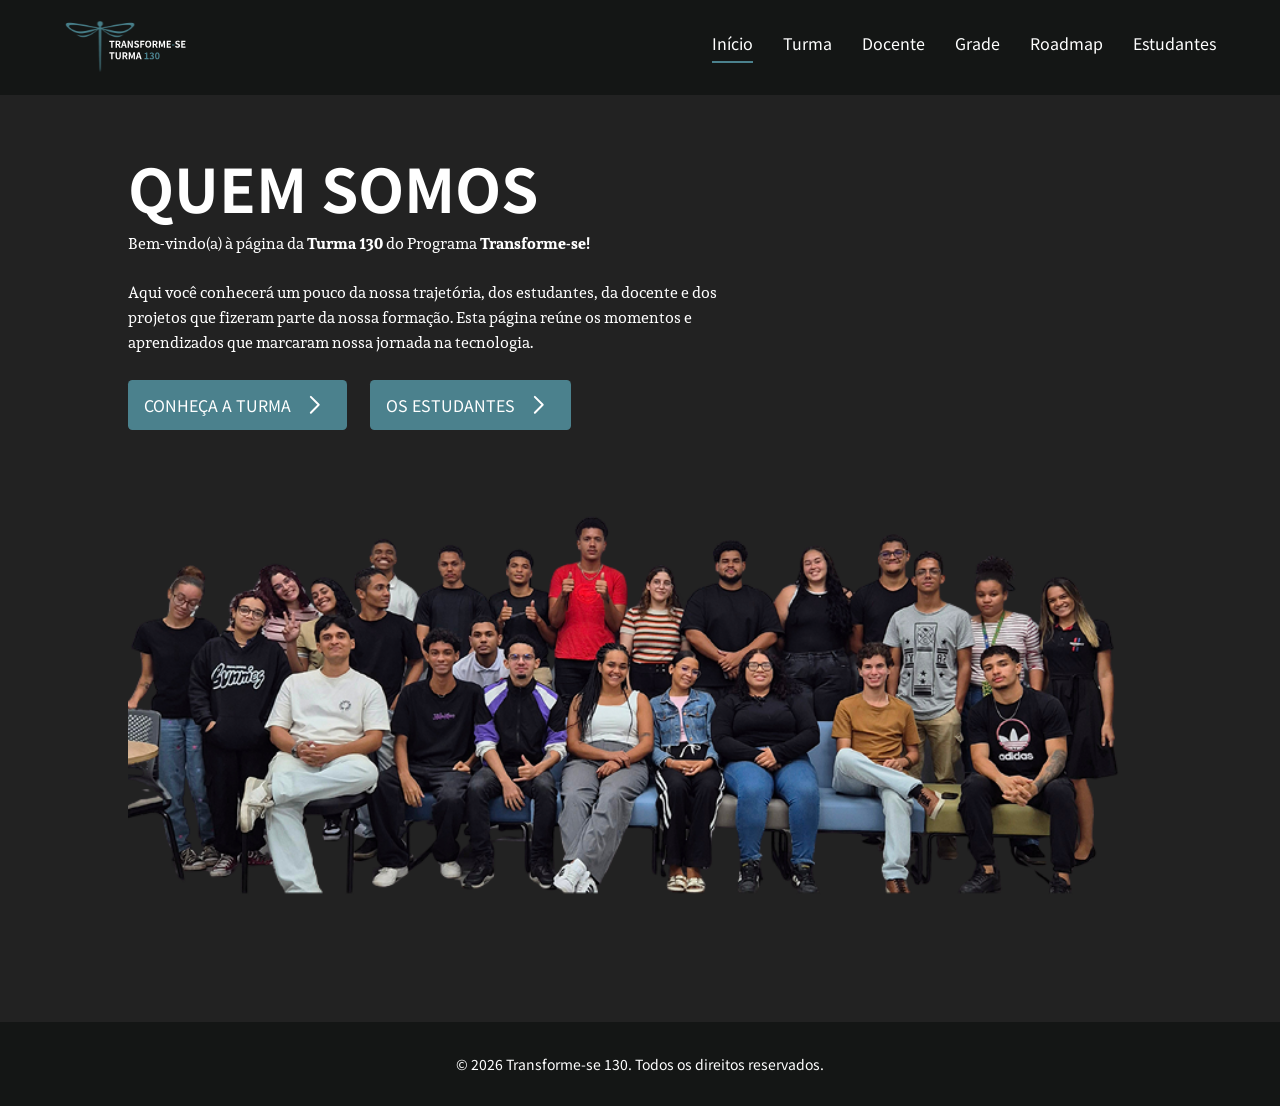
==== pages/index.html @ 628e8573 "Ajustar estilo da seção "Quem Somos" com novas propriedades de layout e botões, além de melhorias na" ====
<!doctype html>
<html lang="Pt-br">

<head>
  <meta charset="UTF-8" />
  <meta name="viewport" content="width=device-width, initial-scale=1.0" />
  <link rel="icon" href="../Assets/Logo.svg" type="image/svg+xml" />
  <link rel="stylesheet" href="../style.css" />
  <link rel="stylesheet" href="https://cdnjs.cloudflare.com/ajax/libs/font-awesome/6.5.1/css/all.min.css" />
  <title>Portfólio - Turma 130</title>
</head>

<body>
  <!-- Navbar do projeto-->
  <header>
    <nav>
      <div class="logo">
        <img id="logo_navbar_img" src="../Assets/Logo_navbar.svg" alt="Logo do Portifólio" />
      </div>
      <ul class="menu">
        <li><a href="index.html" class="active">Início</a></li>
        <li><a href="turma.html">Turma</a></li>
        <li><a href="#docente">Docente</a></li>
        <li><a href="#grade">Grade</a></li>
        <li><a href="#roadmap">Roadmap</a></li>
        <li><a href="#estudantes">Estudantes</a></li>
      </ul>
    </nav>
  </header>

  <!-- Pagina principal-->
  <main>
    <section id="inicio">
      <section id="QuemSomos">
        <div class="quem-somos-container">
          <div class="quem-somos-header">
            <div class="quem-somos-texto">
              <h1>QUEM SOMOS</h1>
              <span class="turma-header-span">
                Bem-vindo(a) à página da <b>Turma 130</b> do Programa
                <b>Transforme-se!</b>

              </span>

              <br>
              </br>
              <p>
                Aqui você conhecerá um pouco da nossa trajetória, dos estudantes, da docente e dos projetos que fizeram
                parte da nossa formação. Esta página reúne os momentos e aprendizados que marcaram nossa jornada na
                tecnologia.
              </p>
              <div class="quem-somos-buttons">
                <a class="btn-a-turma" href="turma.html">CONHEÇA A TURMA<img src="../Assets/arrow_right.svg"
                    alt="Seta para a direita"></a>
                <a class="btn-os-estudantes" href="#estudantes">OS ESTUDANTES<img src="../Assets/arrow_right.svg"
                    alt="Seta para a direita"></a>
              </div>
            </div>

            <img class="quem-somos-imagem" src="../Assets/Quem_Somos_Turma130.png" alt="Foto da turma 130" />
          </div>
        </div>
      </section>
    </section>

    <section id="docente"></section>
    <section id="grade"></section>
    <section id="roadmap"></section>
    <section id="estudantes"></section>
  </main>

  <footer>
    <p>© 2026 Transforme-se 130. Todos os direitos reservados.</p>
  </footer>
</body>

<script src="../script.js"></script>

</html>
---- style.css ----
@import url('https://fonts.googleapis.com/css2?family=Noto+Sans+HK:wght@400;500;700&display=swap');
@import url('https://fonts.googleapis.com/css2?family=Sura:wght@400;700&display=swap');

* {
    margin: 0;
    padding: 0;
    box-sizing: border-box;
    text-decoration: none;
    color: inherit;
}

html {
    scroll-behavior: smooth;
}

body{
  min-height: 100vh;
  display: flex;
  flex-direction: column;
  background-color: #0A0C0B;
  color:white;
  font-family: 'Noto Sans HK', sans-serif;
}

/* NAVBAR */
nav{
  display: flex;
  flex-direction: row;
  position: fixed;
  width: 100%;
  justify-content: space-between;
  align-items: center;
  padding: 1rem 4rem;
  background-color: #141615;
}

#logo_navbar_img {
    width: 135px;
}

ul {
    list-style: none;
}

nav ul {
    display: flex;
    gap: 30px;
    list-style: none;
}

nav a {
    position: relative;
    display: inline-block;
    text-decoration: none;
    color: #FFFFFF;
    padding-bottom: 8px;
    font-size: 16px;
}

/* Barrinha */
nav a::after {
    content: "";
    position: absolute;
    left: 0;
    bottom: 0;

    width: 0;
    height: 2px;

    background-color: #4B818D;

    transition: width 0.2s ease;
}

/* Barrinha do item ativo */
nav a.active::after {
    width: 100%;
}

/* MAIN */

main {
    flex: 1;
    padding-top: 95px; /* ajuste conforme a altura real do seu nav */
}

section {
    scroll-margin-top: 100px; /* mesmo valor acima, evita a nav cobrir o topo da seção */
}

/* QUEM SOMOS - TELA HOME / PRINCIPAL */

.quem-somos-container {
    display: flex;
    flex-direction: column;
    background-color: #222222;
    padding: 1rem 8rem; /* ajuste conforme o padding do resto do site */

}

.quem-somos-header {
    display: flex;
    align-items: flex-start;
    justify-content: space-around;
    flex-wrap: wrap;
    padding-top: 2rem;
}

.btn-a-turma,
.btn-os-estudantes {
    display: inline-flex;
    align-items: center;
    justify-content: center;
    padding: 0 1rem;
    height: 50px;
    min-width: 0;
    background-color: #4B818D;
    color: #FFFFFF;
    text-decoration: none;
    border: none;
    border-radius: 4.43px;
    font-size: 16px;
    white-space: nowrap;
    transition: background-color 0.25s ease, transform 0.2s ease;
}

.btn-a-turma:hover,
.btn-os-estudantes:hover {
    background-color: #6092a1;
    transform: translateY(-1px);
}

.quem-somos-buttons {
    display: flex;
    gap: 23px;
    flex-wrap: nowrap;
    align-items: center;
    margin-top: 25px;
}

.quem-somos-buttons a img {
    padding-left: 8px;
}

.btn-a-turma:active,
.btn-os-estudantes:active {
    transform: translateY(0);
}
.quem-somos-texto{
    flex: 1;
    min-width: 1000px;
}

.quem-somos-texto h1{
    font-size: 60px;
}

.quem-somos-texto span{
    font-family: 'Sura', serif;

}

.quem-somos-texto p{
    font-family: 'Sura', serif;
    max-width: 600px;
}

.quem-somos-imagem{
    flex: 2;
    min-width: 500px;
    border-radius: 12px;
}

.quem-somos-imagem:hover {
    transform: scale(1.02);
    transition: transform 0.3s ease-in-out;
}

/* TURMA */

.turma {
    display: flex;
    flex-direction: column;
    gap: 2rem;
    padding: 1rem 5rem; /* ajuste conforme o padding do resto do site */
}

.turma-topo {
    display: flex;
    align-items: center;
    justify-content: space-around;
    gap: 2rem;
    flex-wrap: wrap;
}

.turma-header{
    flex: 1;
    min-height: 280px;
}

.turma-header h1{
    font-size: 2.5rem;
    line-height: 1.5;
    letter-spacing: 2px;
}

.turma-header p{
    font-size: 1.2rem;
    line-height: 1.5;
    margin-bottom: 2rem;
    width: 80%;
    margin-left: 0.5rem;
}

.turma-imagem{
    flex: 1;
    min-width: 380px;
    max-width: 900px;
    border-radius: 12px;
    border: 2px solid rgb(75, 129, 141);
}

.turma-imagem:hover {
    transform: scale(1.02);
    transition: transform 0.3s ease-in-out;
    box-shadow: 0 4px 8px rgba(75, 129, 141, 0.2);
}

.turma-cards {
    display: flex;
    gap: 1rem;
    flex-wrap: wrap;
}


/* DOCENTE */
/* GRADE */
/* ROADMAP */
/* ESTUDANTES */


/* FOOTER */

footer {
    background-color: #141615;
    padding: 2rem 5rem;
    text-align: center;
    color: #FFFFFF;
    font-size: 14px;
}

footer p {
    margin: 0;
}
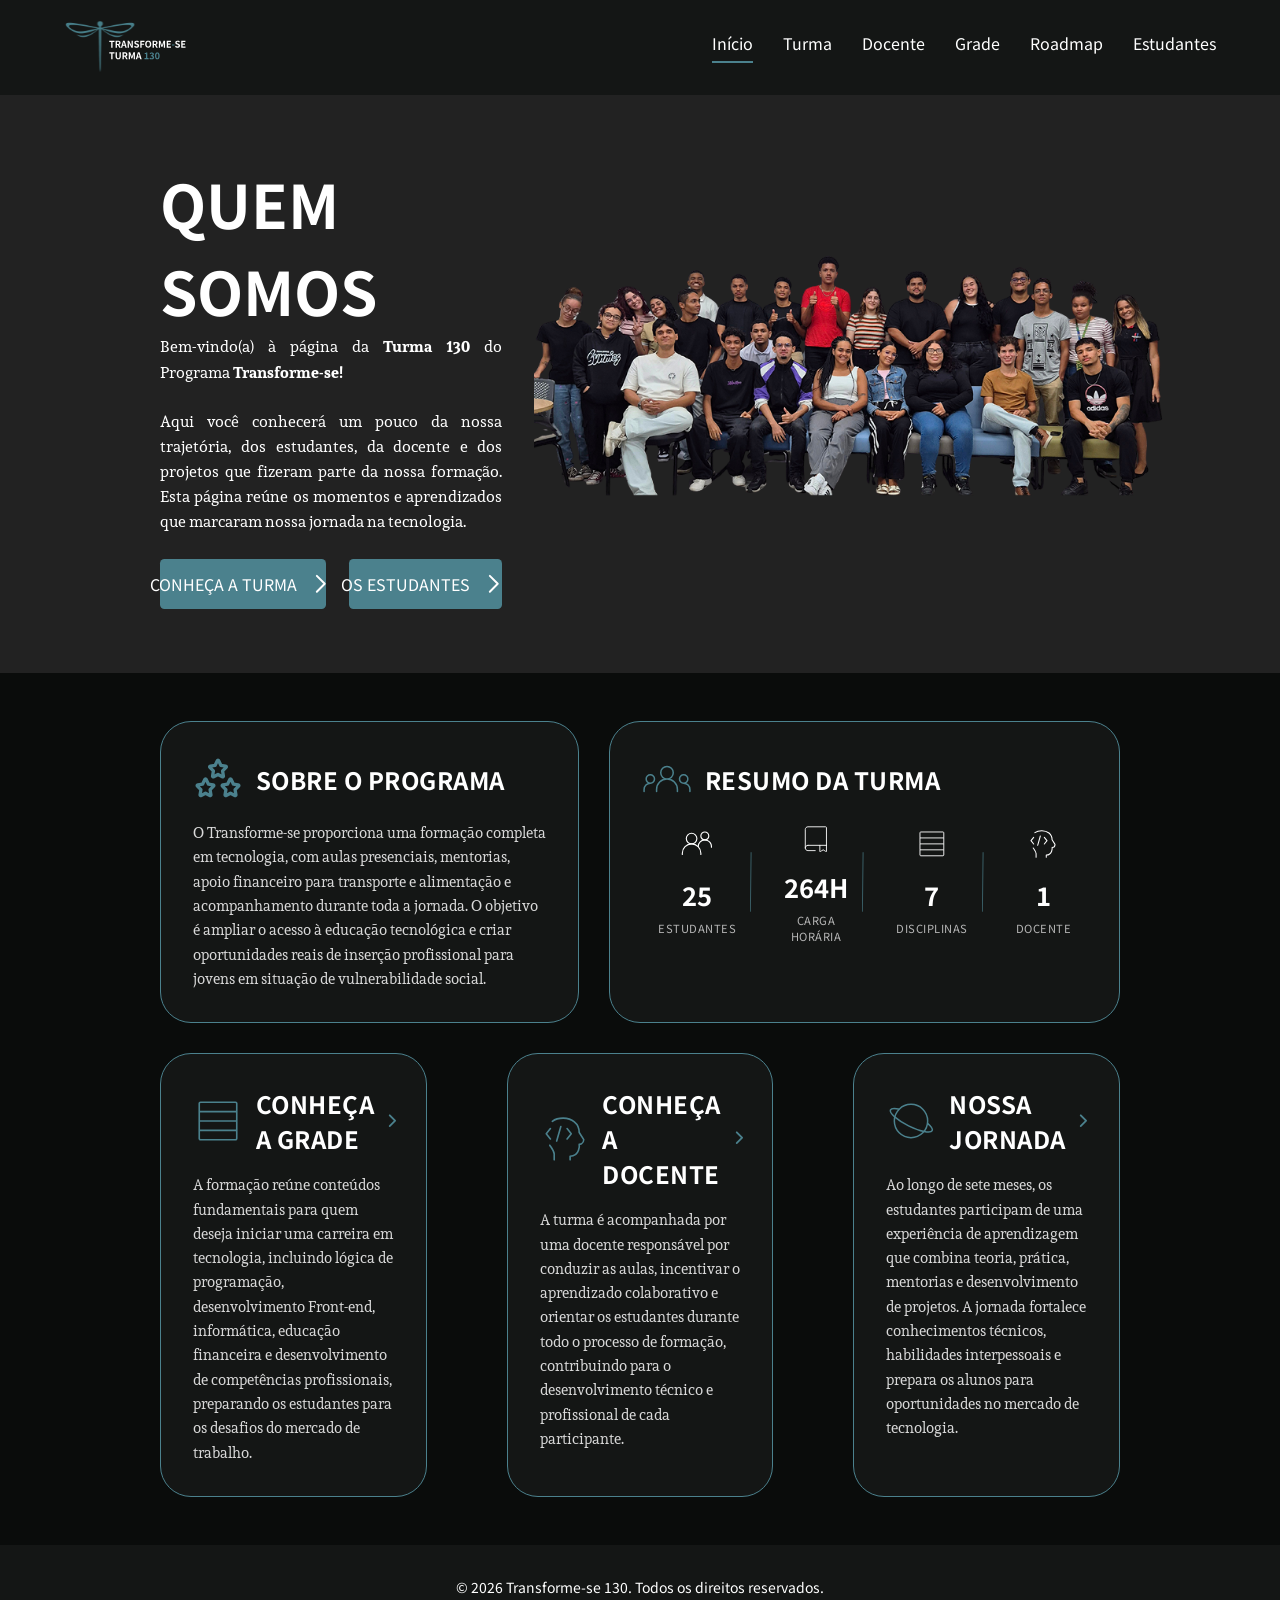
==== commit af1aba11: "feat: Add program overview and summary section to index.html - Introduced a new section for the "Tra" ====
--- a/pages/index.html
+++ b/pages/index.html
@@ -39,7 +39,6 @@
               <span class="turma-header-span">
                 Bem-vindo(a) à página da <b>Turma 130</b> do Programa
                 <b>Transforme-se!</b>
-
               </span>
 
               <br>
@@ -61,12 +60,87 @@
           </div>
         </div>
       </section>
+
+      <section id="resumos">
+        <div class="programa-container">
+
+          <div class="programa-header">
+            <h1><img src="../Assets/Estrelas.svg" alt="Ícone de estrelas">SOBRE O PROGRAMA</h1>
+            <p>
+              O Transforme-se proporciona uma formação completa em tecnologia, com aulas presenciais, mentorias, apoio
+              financeiro para transporte e alimentação e acompanhamento durante toda a jornada. O objetivo é ampliar o
+              acesso à educação tecnológica e criar oportunidades reais de inserção profissional para jovens em situação
+              de vulnerabilidade social.
+            </p>
+          </div>
+
+          <div class="resumo-turma">
+            <h1><img src="../Assets/tres_pessoas.svg" alt="Ícone de três pessoas">RESUMO DA TURMA</h1>
+            <div class="resumo-turma-grid">
+              <div class="resumo-item">
+                <i><img src="../Assets/pessoas.svg" alt="Ícone de estudantes"></i>
+                <span class="resumo-numero">25</span>
+                <span class="resumo-label">ESTUDANTES</span>
+                <img class="linha" src="../Assets/linha.svg" alt="">
+              </div>
+              <div class="resumo-item">
+                <i><img src="../Assets/livro.svg" alt="Ícone de livro"></i>
+                <span class="resumo-numero">264H</span>
+                <span class="resumo-label">CARGA HORÁRIA</span>
+                <img class="linha" src="../Assets/linha.svg" alt="">
+              </div>
+              <div class="resumo-item">
+                <i><img src="../Assets/grade_2.svg" alt="Ícone de grade"></i>
+                <span class="resumo-numero">7</span>
+                <span class="resumo-label">DISCIPLINAS</span>
+                <img class="linha" src="../Assets/linha.svg" alt="">
+              </div>
+              <div class="resumo-item">
+                <i><img src="../Assets/pessoa_pensante.svg" alt="Ícone de pessoa pensando"></i>
+                <span class="resumo-numero">1</span>
+                <span class="resumo-label">DOCENTE</span>
+              </div>
+            </div>
+          </div>
+
+          <div class="linha-inferior">
+            <div class="grade">
+              <h1><img src="../Assets/grade.svg" alt="Ícone de grade">CONHEÇA A GRADE <i class="fa-solid fa-chevron-right seta-card"></i></h1>
+              <p>
+                A formação reúne conteúdos fundamentais para quem deseja iniciar uma carreira em tecnologia, incluindo
+                lógica de programação, desenvolvimento Front-end, informática, educação financeira e desenvolvimento de
+                competências profissionais, preparando os estudantes para os desafios do mercado de trabalho.
+              </p>
+            </div>
+
+            <div class="docente">
+              <h1><img src="../Assets/pessoa_codigo.svg" alt="Ícone de pessoa no código">CONHEÇA A DOCENTE <i class="fa-solid fa-chevron-right seta-card"></i></h1>
+              <p>
+                A turma é acompanhada por uma docente responsável por conduzir as aulas, incentivar o aprendizado
+                colaborativo e orientar os estudantes durante todo o processo de formação, contribuindo para o
+                desenvolvimento técnico e profissional de cada participante.
+              </p>
+            </div>
+
+            <div class="roadmap">
+              <h1><img src="../Assets/planeta.svg" alt="Ícone de planeta">NOSSA JORNADA <i class="fa-solid fa-chevron-right seta-card"></i></h1>
+              <p>
+                Ao longo de sete meses, os estudantes participam de uma experiência de aprendizagem que combina teoria,
+                prática, mentorias e desenvolvimento de projetos. A jornada fortalece conhecimentos técnicos, habilidades
+                interpessoais e prepara os alunos para oportunidades no mercado de tecnologia.
+              </p>
+            </div>
+          </div>
+
+        </div>
+      </section>
+
+      <section id="turma"></section>
+      <section id="docente"></section>
+      <section id="grade"></section>
+      <section id="roadmap"></section>
+      <section id="estudantes"></section>
     </section>
-
-    <section id="docente"></section>
-    <section id="grade"></section>
-    <section id="roadmap"></section>
-    <section id="estudantes"></section>
   </main>
 
   <footer>
--- a/style.css
+++ b/style.css
@@ -32,6 +32,7 @@
   align-items: center;
   padding: 1rem 4rem;
   background-color: #141615;
+  z-index: 10;
 }
 
 #logo_navbar_img {
@@ -94,16 +95,16 @@
     display: flex;
     flex-direction: column;
     background-color: #222222;
-    padding: 1rem 8rem; /* ajuste conforme o padding do resto do site */
-
+    padding-left: 10rem;
+    padding-right: 6rem;
 }
 
 .quem-somos-header {
     display: flex;
-    align-items: flex-start;
-    justify-content: space-around;
-    flex-wrap: wrap;
-    padding-top: 2rem;
+    align-items: center; /* centraliza verticalmente */
+    justify-content: space-between;
+    flex-wrap: nowrap; /* não deixa quebrar linha em telas grandes */
+    gap: 2rem;
 }
 
 .btn-a-turma,
@@ -146,9 +147,12 @@
 .btn-os-estudantes:active {
     transform: translateY(0);
 }
+
 .quem-somos-texto{
     flex: 1;
-    min-width: 1000px;
+    min-width: 0; /* permite encolher, evita empurrar a imagem */
+    padding: 4rem 0;
+    text-align: justify;
 }
 
 .quem-somos-texto h1{
@@ -157,7 +161,6 @@
 
 .quem-somos-texto span{
     font-family: 'Sura', serif;
-
 }
 
 .quem-somos-texto p{
@@ -166,9 +169,13 @@
 }
 
 .quem-somos-imagem{
-    flex: 2;
-    min-width: 500px;
+    flex: 1.9;
+    min-width: 0; /* deixa o flex controlar o tamanho de verdade */
+    width: 100%;
+    max-width: 800px;
+    height: auto;
     border-radius: 12px;
+    object-fit: cover;
 }
 
 .quem-somos-imagem:hover {
@@ -176,13 +183,155 @@
     transition: transform 0.3s ease-in-out;
 }
 
+/* RESUMOS - CARDS ABAIXO DO QUEM SOMOS */
+
+#resumos {
+    display: flex;
+    justify-content: center;
+    padding: 3rem 10rem;
+    background-color: #0A0C0B;
+}
+
+.programa-container {
+    display: grid;
+    grid-template-columns: 1fr 1fr;
+    grid-template-areas:
+        "programa resumo"
+        "inferior inferior";
+    gap: 30px;
+    width: 100%;
+}
+
+.programa-header {
+    grid-area: programa;
+}
+
+.resumo-turma {
+    grid-area: resumo;
+}
+
+.linha-inferior {
+    grid-area: inferior;
+    display: flex;
+    gap: 5rem;
+    flex-wrap: wrap;
+}
+
+.grade,
+.docente,
+.roadmap {
+    flex: 1;
+    min-width: 260px;
+}
+
+.programa-header,
+.resumo-turma,
+.grade,
+.docente,
+.roadmap {
+    border: 1px solid #4B818D;
+    border-radius: 31px;
+    padding: 2rem;
+    background-color: #141615;
+}
+
+.programa-header h1,
+.resumo-turma h1,
+.grade h1,
+.docente h1,
+.roadmap h1 {
+    display: flex;
+    align-items: center;
+    gap: 0.8rem;
+    font-size: 24px;
+    letter-spacing: 0.5px;
+    margin-bottom: 1rem;
+}
+
+.programa-header h1 img,
+.resumo-turma h1 img,
+.grade h1 img,
+.docente h1 img,
+.roadmap h1 img {
+    width: 50px;
+    height: 50px;
+}
+
+.programa-header p,
+.grade p,
+.docente p,
+.roadmap p {
+    font-family: 'Sura', serif;
+    font-size: 0.95rem;
+    line-height: 1.6;
+    color: #D9D9D9;
+}
+
+.grade h1,
+.docente h1,
+.roadmap h1 {
+    justify-content: space-between;
+}
+
+.seta-card {
+    margin-left: auto;
+    color: #4B818D;
+    font-size: 0.9rem;
+}
+
+/* RESUMO DA TURMA - grid de números */
+
+.resumo-turma-grid {
+    display: grid;
+    grid-template-columns: repeat(4, 1fr);
+    gap: 1rem;
+}
+
+.resumo-item {
+    display: flex;
+    flex-direction: column;
+    align-items: center;
+    justify-content: center;
+    gap: 0.4rem;
+    text-align: center;
+    position: relative;
+    padding: 0 1rem;
+}
+
+.resumo-item img:not(.linha) {
+    width: 32px;
+    height: 32px;
+    margin-bottom: 0.3rem;
+}
+
+/* Linha separadora (linha.svg) entre os itens */
+.resumo-item .linha {
+    position: absolute;
+    right: 0;
+    top: 50%;
+    transform: translateY(-50%);
+    height: 60px;
+    width: auto;
+}
+
+.resumo-numero {
+    font-size: 1.6rem;
+    font-weight: 700;
+}
+
+.resumo-label {
+    font-size: 0.7rem;
+    letter-spacing: 0.5px;
+    color: #B5B5B5;
+}
+
 /* TURMA */
 
 .turma {
     display: flex;
     flex-direction: column;
     gap: 2rem;
-    padding: 1rem 5rem; /* ajuste conforme o padding do resto do site */
+    padding: 2rem 10rem; /* ajuste conforme o padding do resto do site */
 }
 
 .turma-topo {
@@ -251,4 +400,36 @@
 
 footer p {
     margin: 0;
+}
+
+/* RESPONSIVO */
+
+@media (max-width: 900px) {
+    .quem-somos-header {
+        flex-wrap: wrap;
+    }
+
+    .quem-somos-imagem {
+        max-width: 100%;
+    }
+
+    .programa-container {
+        grid-template-columns: 1fr;
+        grid-template-areas:
+            "programa"
+            "resumo"
+            "inferior";
+    }
+
+    .linha-inferior {
+        flex-direction: column;
+    }
+
+    .resumo-turma-grid {
+        grid-template-columns: repeat(2, 1fr);
+    }
+
+    .resumo-item .linha {
+        display: none; /* nas telas menores os itens empilham, então a linha vertical não faz sentido */
+    }
 }
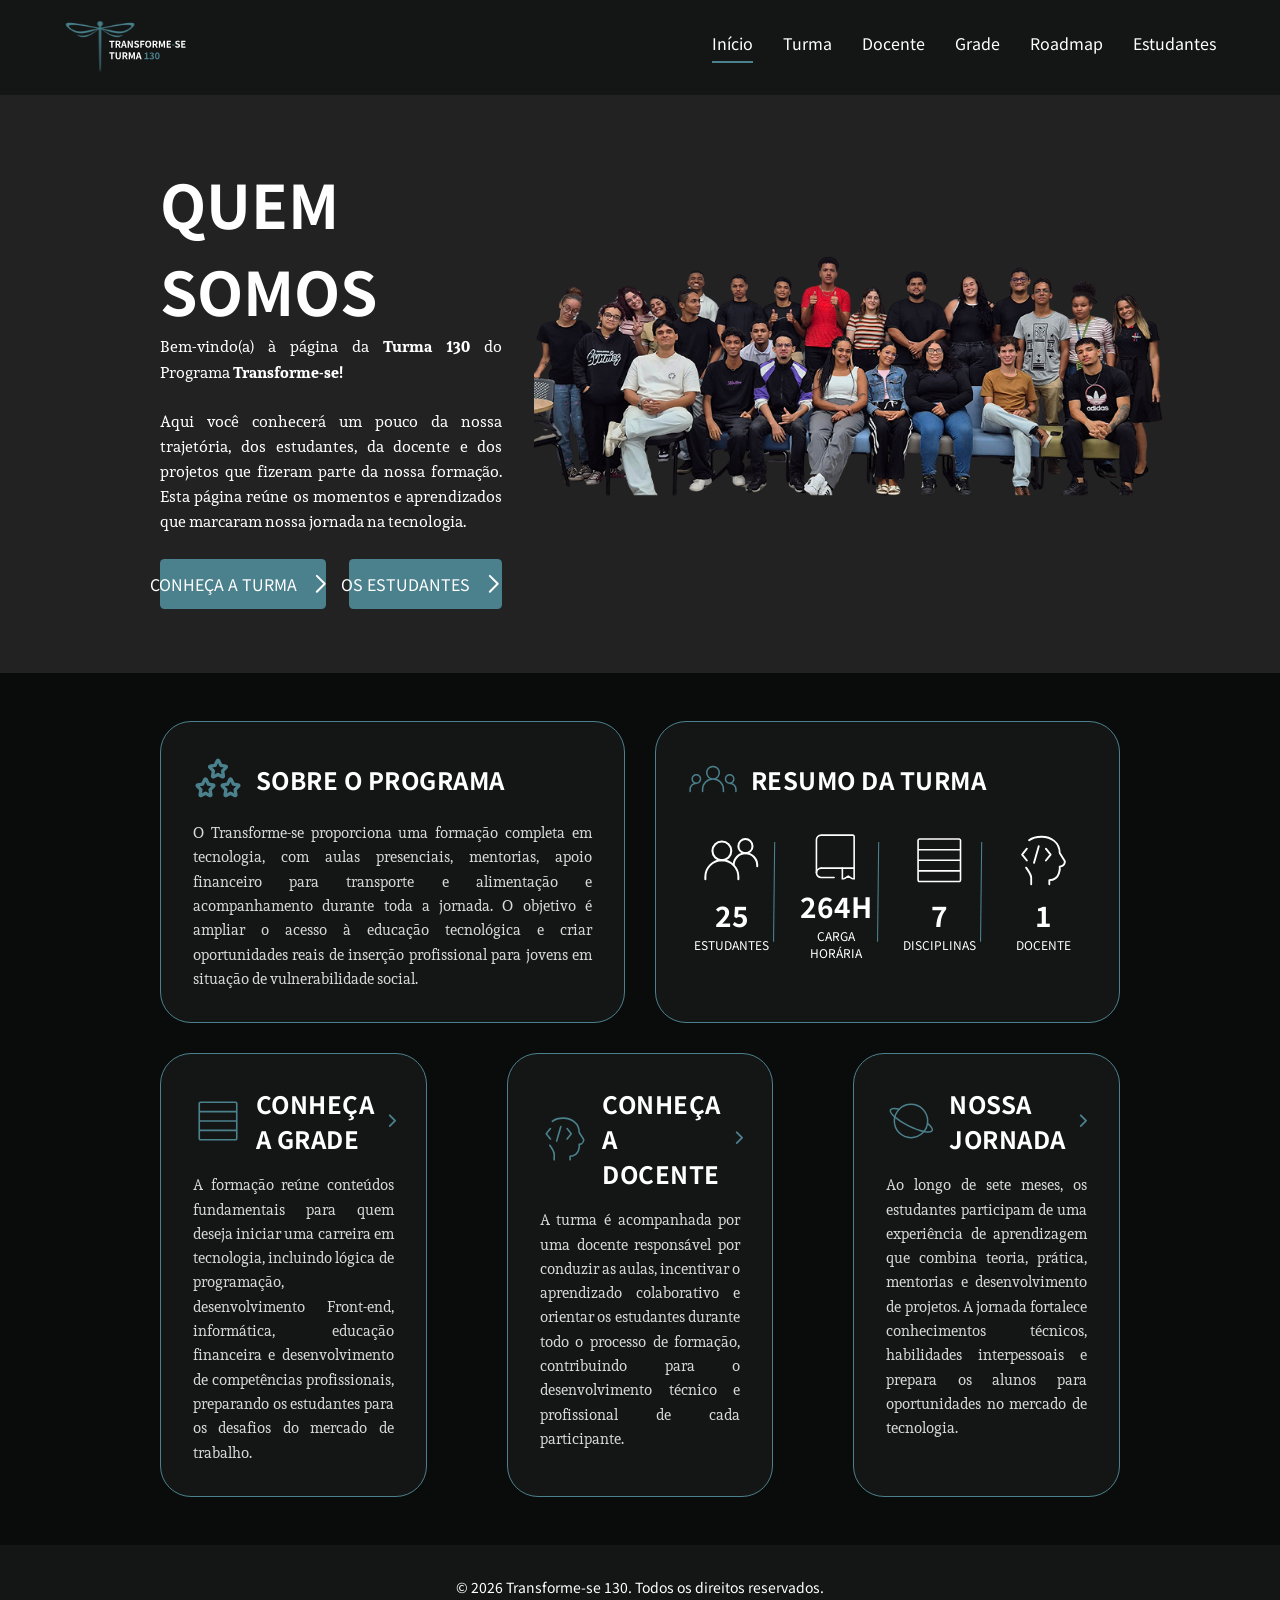
==== commit dbe4b764: "remover seções não utilizadas do HTML e ajustar estilos no CSS para melhorar a responsividade e a le" ====
--- a/pages/index.html
+++ b/pages/index.html
@@ -134,12 +134,6 @@
 
         </div>
       </section>
-
-      <section id="turma"></section>
-      <section id="docente"></section>
-      <section id="grade"></section>
-      <section id="roadmap"></section>
-      <section id="estudantes"></section>
     </section>
   </main>
 
--- a/style.css
+++ b/style.css
@@ -265,6 +265,7 @@
     font-size: 0.95rem;
     line-height: 1.6;
     color: #D9D9D9;
+    text-align: justify;
 }
 
 .grade h1,
@@ -292,37 +293,34 @@
     flex-direction: column;
     align-items: center;
     justify-content: center;
-    gap: 0.4rem;
+    gap: 1px;
     text-align: center;
     position: relative;
-    padding: 0 1rem;
+    padding: 3px;
 }
 
 .resumo-item img:not(.linha) {
-    width: 32px;
-    height: 32px;
-    margin-bottom: 0.3rem;
-}
-
-/* Linha separadora (linha.svg) entre os itens */
+    width: 57px;
+    height: 57px;
+}
+
 .resumo-item .linha {
     position: absolute;
     right: 0;
     top: 50%;
     transform: translateY(-50%);
-    height: 60px;
+    height: 100px;
     width: auto;
 }
 
 .resumo-numero {
-    font-size: 1.6rem;
+    font-size: 28px;
     font-weight: 700;
 }
 
 .resumo-label {
-    font-size: 0.7rem;
-    letter-spacing: 0.5px;
-    color: #B5B5B5;
+    font-size: 12px;
+    color: #ffffff;
 }
 
 /* TURMA */
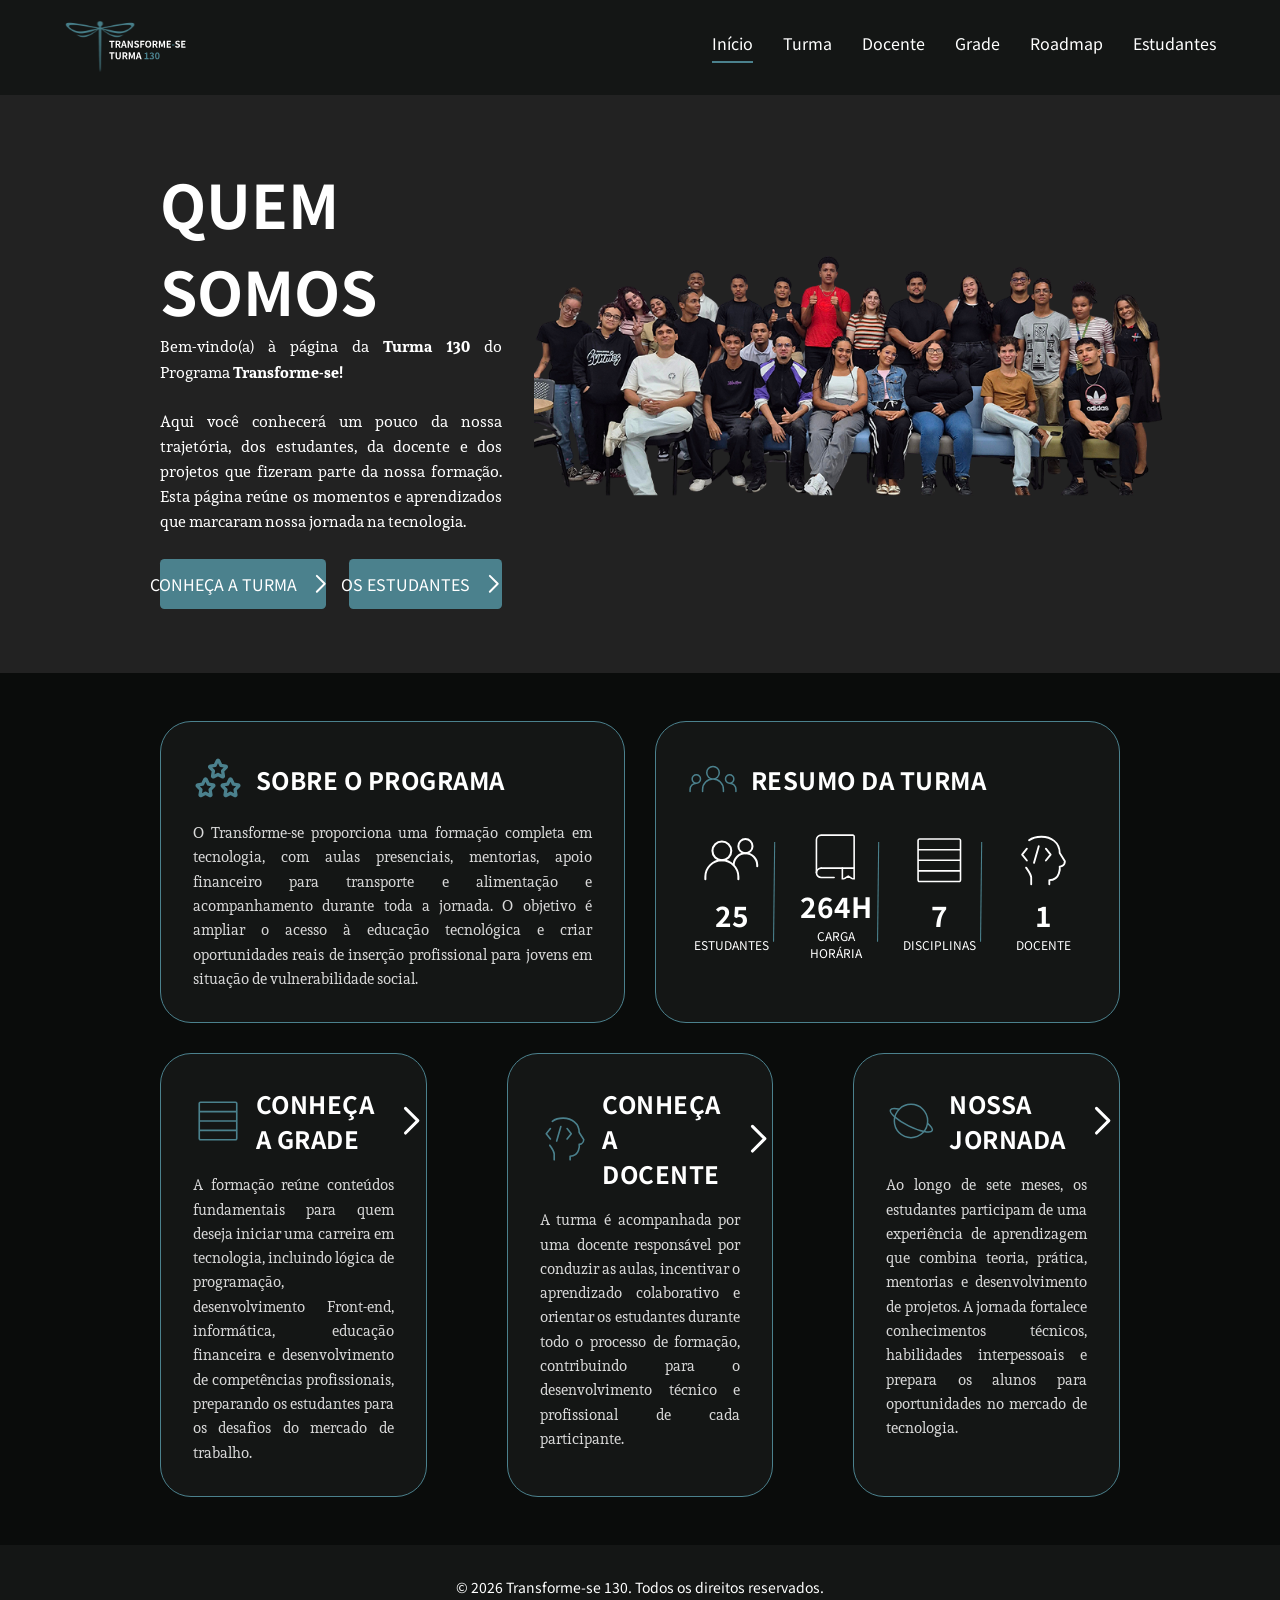
==== commit 6590100b: "Atualizar ícones de seta nas seções "Conheça a Grade", "Conheça a Docente" e "Nossa Jornada" para me" ====
--- a/pages/index.html
+++ b/pages/index.html
@@ -105,7 +105,8 @@
 
           <div class="linha-inferior">
             <div class="grade">
-              <h1><img src="../Assets/grade.svg" alt="Ícone de grade">CONHEÇA A GRADE <i class="fa-solid fa-chevron-right seta-card"></i></h1>
+              <h1><img src="../Assets/grade.svg" alt="Ícone de grade">CONHEÇA A GRADE<img
+                  src="../Assets/arrow_right.svg" alt="Ícone de seta"></h1>
               <p>
                 A formação reúne conteúdos fundamentais para quem deseja iniciar uma carreira em tecnologia, incluindo
                 lógica de programação, desenvolvimento Front-end, informática, educação financeira e desenvolvimento de
@@ -114,7 +115,8 @@
             </div>
 
             <div class="docente">
-              <h1><img src="../Assets/pessoa_codigo.svg" alt="Ícone de pessoa no código">CONHEÇA A DOCENTE <i class="fa-solid fa-chevron-right seta-card"></i></h1>
+              <h1><img src="../Assets/pessoa_codigo.svg" alt="Ícone de pessoa no código">CONHEÇA A DOCENTE <img
+                  src="../Assets/arrow_right.svg" alt="Ícone de seta"></h1>
               <p>
                 A turma é acompanhada por uma docente responsável por conduzir as aulas, incentivar o aprendizado
                 colaborativo e orientar os estudantes durante todo o processo de formação, contribuindo para o
@@ -123,10 +125,12 @@
             </div>
 
             <div class="roadmap">
-              <h1><img src="../Assets/planeta.svg" alt="Ícone de planeta">NOSSA JORNADA <i class="fa-solid fa-chevron-right seta-card"></i></h1>
+              <h1><img src="../Assets/planeta.svg" alt="Ícone de planeta">NOSSA JORNADA<img
+                  src="../Assets/arrow_right.svg" alt="Ícone de seta"></h1>
               <p>
                 Ao longo de sete meses, os estudantes participam de uma experiência de aprendizagem que combina teoria,
-                prática, mentorias e desenvolvimento de projetos. A jornada fortalece conhecimentos técnicos, habilidades
+                prática, mentorias e desenvolvimento de projetos. A jornada fortalece conhecimentos técnicos,
+                habilidades
                 interpessoais e prepara os alunos para oportunidades no mercado de tecnologia.
               </p>
             </div>
--- a/style.css
+++ b/style.css
@@ -274,11 +274,6 @@
     justify-content: space-between;
 }
 
-.seta-card {
-    margin-left: auto;
-    color: #4B818D;
-    font-size: 0.9rem;
-}
 
 /* RESUMO DA TURMA - grid de números */
 
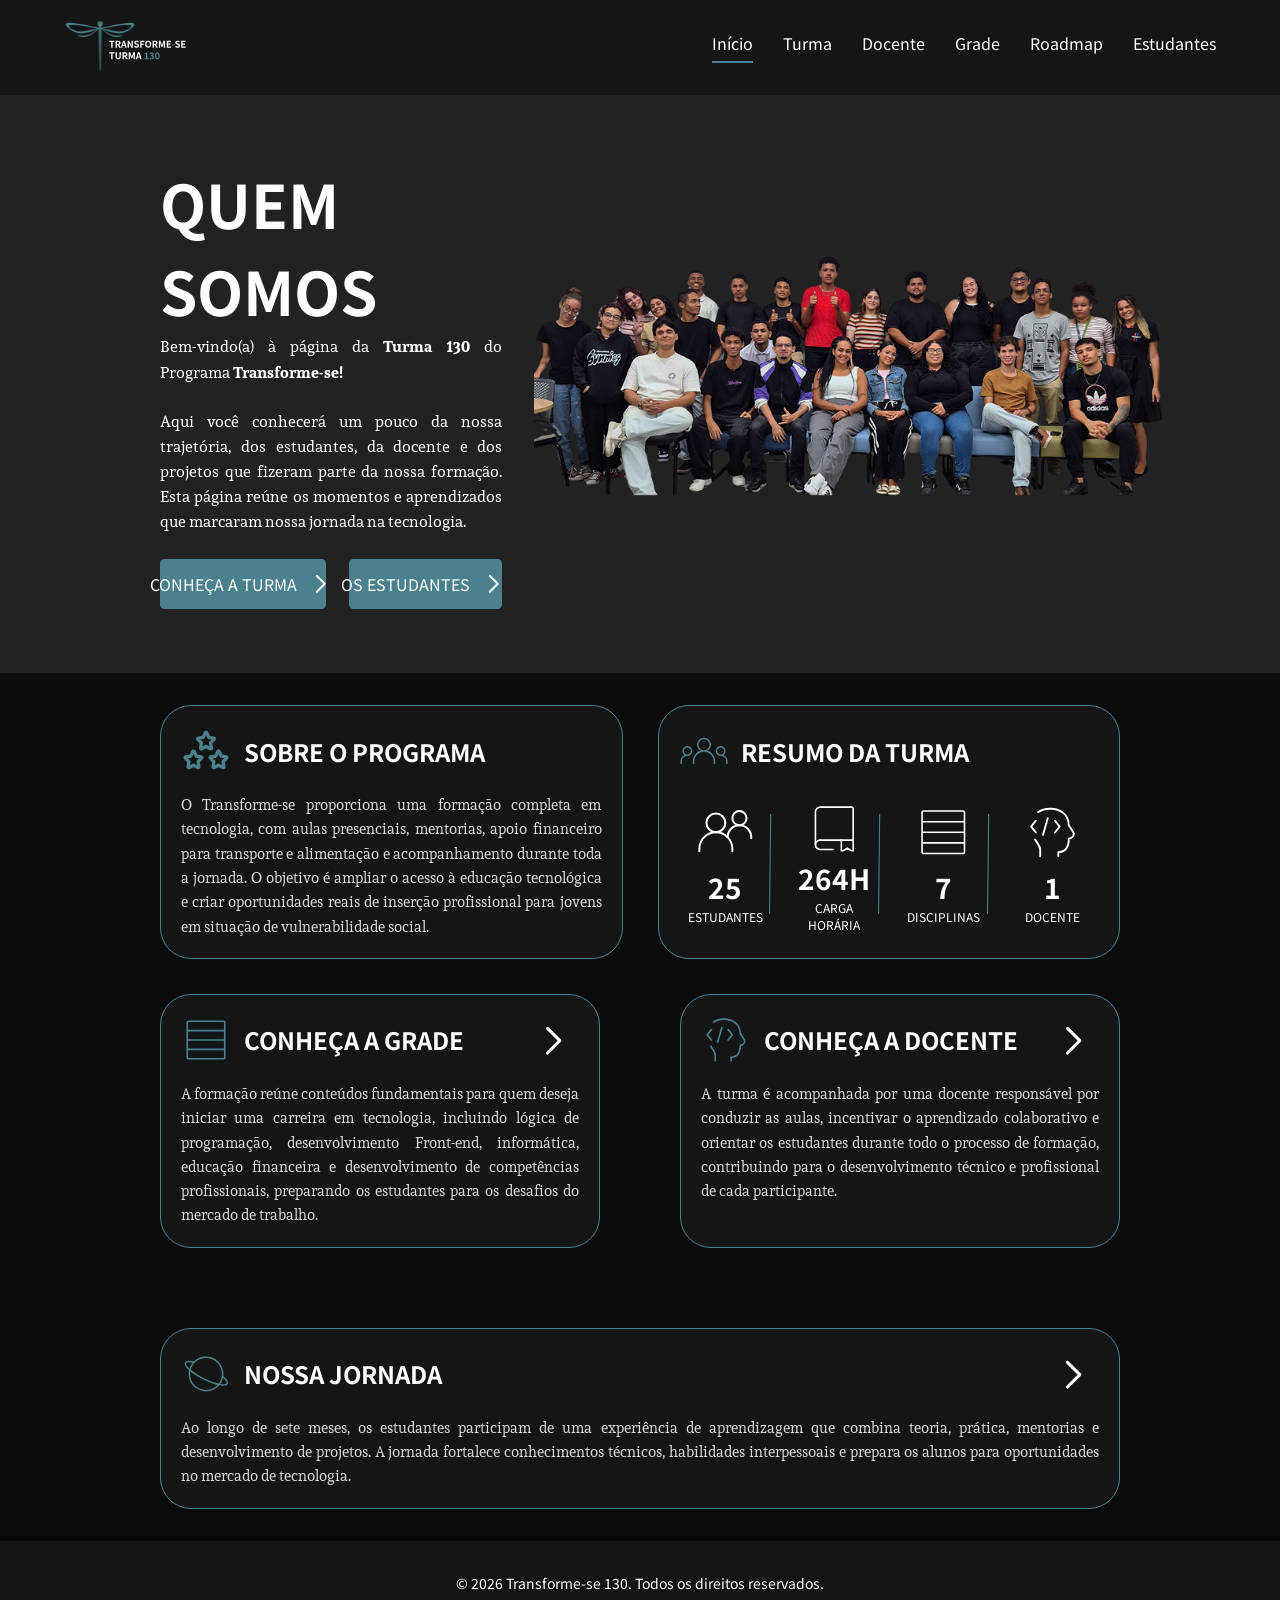
==== commit 8ce300c4: "feat: Atualizar links de navegação e adicionar novas páginas para "Docente", "Estudantes", "Grade" e" ====
--- a/pages/index.html
+++ b/pages/index.html
@@ -20,10 +20,10 @@
       <ul class="menu">
         <li><a href="index.html" class="active">Início</a></li>
         <li><a href="turma.html">Turma</a></li>
-        <li><a href="#docente">Docente</a></li>
-        <li><a href="#grade">Grade</a></li>
-        <li><a href="#roadmap">Roadmap</a></li>
-        <li><a href="#estudantes">Estudantes</a></li>
+        <li><a href="docente.html">Docente</a></li>
+        <li><a href="grade.html">Grade</a></li>
+        <li><a href="roadmap.html">Roadmap</a></li>
+        <li><a href="estudantes.html">Estudantes</a></li>
       </ul>
     </nav>
   </header>
@@ -51,7 +51,7 @@
               <div class="quem-somos-buttons">
                 <a class="btn-a-turma" href="turma.html">CONHEÇA A TURMA<img src="../Assets/arrow_right.svg"
                     alt="Seta para a direita"></a>
-                <a class="btn-os-estudantes" href="#estudantes">OS ESTUDANTES<img src="../Assets/arrow_right.svg"
+                <a class="btn-os-estudantes" href="estudantes.html">OS ESTUDANTES<img src="../Assets/arrow_right.svg"
                     alt="Seta para a direita"></a>
               </div>
             </div>
@@ -104,28 +104,28 @@
           </div>
 
           <div class="linha-inferior">
-            <div class="grade">
-              <h1><img src="../Assets/grade.svg" alt="Ícone de grade">CONHEÇA A GRADE<img
+            <a class="grade" href="grade.html">
+              <h1><img src="../Assets/grade.svg" alt="Ícone de grade">CONHEÇA A GRADE<img class="arrow-right"
                   src="../Assets/arrow_right.svg" alt="Ícone de seta"></h1>
               <p>
                 A formação reúne conteúdos fundamentais para quem deseja iniciar uma carreira em tecnologia, incluindo
                 lógica de programação, desenvolvimento Front-end, informática, educação financeira e desenvolvimento de
                 competências profissionais, preparando os estudantes para os desafios do mercado de trabalho.
               </p>
-            </div>
+            </a>
 
-            <div class="docente">
-              <h1><img src="../Assets/pessoa_codigo.svg" alt="Ícone de pessoa no código">CONHEÇA A DOCENTE <img
+            <a class="docente" href="docente.html">
+              <h1><img src="../Assets/pessoa_codigo.svg" alt="Ícone de pessoa no código">CONHEÇA A DOCENTE <img class="arrow-right"
                   src="../Assets/arrow_right.svg" alt="Ícone de seta"></h1>
               <p>
                 A turma é acompanhada por uma docente responsável por conduzir as aulas, incentivar o aprendizado
                 colaborativo e orientar os estudantes durante todo o processo de formação, contribuindo para o
                 desenvolvimento técnico e profissional de cada participante.
               </p>
-            </div>
+            </a>
 
-            <div class="roadmap">
-              <h1><img src="../Assets/planeta.svg" alt="Ícone de planeta">NOSSA JORNADA<img
+            <a class="roadmap" href="roadmap.html">
+              <h1><img src="../Assets/planeta.svg" alt="Ícone de planeta">NOSSA JORNADA<img class="arrow-right"
                   src="../Assets/arrow_right.svg" alt="Ícone de seta"></h1>
               <p>
                 Ao longo de sete meses, os estudantes participam de uma experiência de aprendizagem que combina teoria,
@@ -133,11 +133,17 @@
                 habilidades
                 interpessoais e prepara os alunos para oportunidades no mercado de tecnologia.
               </p>
-            </div>
+            </a>
           </div>
 
         </div>
       </section>
+
+      <section id="turma"></section>
+      <section id="docente"></section>
+      <section id="grade"></section>
+      <section id="roadmap"></section>
+      <section id="estudantes"></section>
     </section>
   </main>
 
--- a/style.css
+++ b/style.css
@@ -188,7 +188,7 @@
 #resumos {
     display: flex;
     justify-content: center;
-    padding: 3rem 10rem;
+    padding: 2rem 10rem;
     background-color: #0A0C0B;
 }
 
@@ -198,7 +198,7 @@
     grid-template-areas:
         "programa resumo"
         "inferior inferior";
-    gap: 30px;
+    gap: 35px;
     width: 100%;
 }
 
@@ -215,37 +215,72 @@
     display: flex;
     gap: 5rem;
     flex-wrap: wrap;
+}
+
+.programa-header,
+.resumo-turma,
+.grade,
+.docente,
+.roadmap,
+.card {
+    position: relative; 
+    border: 1px solid #4B818D;
+    border-radius: 31px;
+    padding: 20px;
+    background-color: #141615;
+    transition: transform 0.25s ease, box-shadow 0.25s ease, border-color 0.25s ease;
+    cursor: pointer;
+}
+
+.programa-header:hover,
+.resumo-turma:hover,
+.grade:hover,
+.docente:hover,
+.roadmap:hover,
+.card:hover {
+    transform: translateY(-4px);
+    box-shadow: 0 10px 25px rgba(75, 129, 141, 0.18);
+    border-color: #6aa0ab;
 }
 
 .grade,
 .docente,
 .roadmap {
     flex: 1;
-    min-width: 260px;
-}
-
-.programa-header,
-.resumo-turma,
-.grade,
-.docente,
-.roadmap {
-    border: 1px solid #4B818D;
-    border-radius: 31px;
-    padding: 2rem;
-    background-color: #141615;
-}
-
+    min-width: 280px;
+    display: block;
+    text-decoration: none;
+    color: inherit;
+}
+
+.card {
+    flex: 1 1 220px;
+    min-width: 220px;
+    border-radius: 24px;
+}
+
+/* Título dos cards SEM seta (Sobre o Programa / Resumo da Turma) */
 .programa-header h1,
-.resumo-turma h1,
+.resumo-turma h1 {
+    display: flex;
+    align-items: center;
+    gap: 0.8rem;
+    text-align: left;
+    font-size: 24px;
+    margin-bottom: 1rem;
+}
+
+/* Título dos cards COM seta (Grade / Docente / Roadmap) */
 .grade h1,
 .docente h1,
 .roadmap h1 {
     display: flex;
     align-items: center;
     gap: 0.8rem;
+    text-align: left;
     font-size: 24px;
-    letter-spacing: 0.5px;
     margin-bottom: 1rem;
+    padding-right: 40px; /* espaço reservado pro texto não encostar na seta */
 }
 
 .programa-header h1 img,
@@ -255,6 +290,14 @@
 .roadmap h1 img {
     width: 50px;
     height: 50px;
+    flex-shrink: 0;
+}
+.arrow-right {
+    position: absolute;
+    top: 21px; 
+    right: 20px; 
+    width: 50px !important;
+    height: 50px !important;
 }
 
 .programa-header p,
@@ -268,13 +311,6 @@
     text-align: justify;
 }
 
-.grade h1,
-.docente h1,
-.roadmap h1 {
-    justify-content: space-between;
-}
-
-
 /* RESUMO DA TURMA - grid de números */
 
 .resumo-turma-grid {
@@ -292,6 +328,11 @@
     text-align: center;
     position: relative;
     padding: 3px;
+    transition: transform 0.2s ease, color 0.2s ease;
+}
+
+.resumo-item:hover {
+    transform: translateY(-2px);
 }
 
 .resumo-item img:not(.linha) {
@@ -423,6 +464,6 @@
     }
 
     .resumo-item .linha {
-        display: none; /* nas telas menores os itens empilham, então a linha vertical não faz sentido */
+        display: none; 
     }
 }
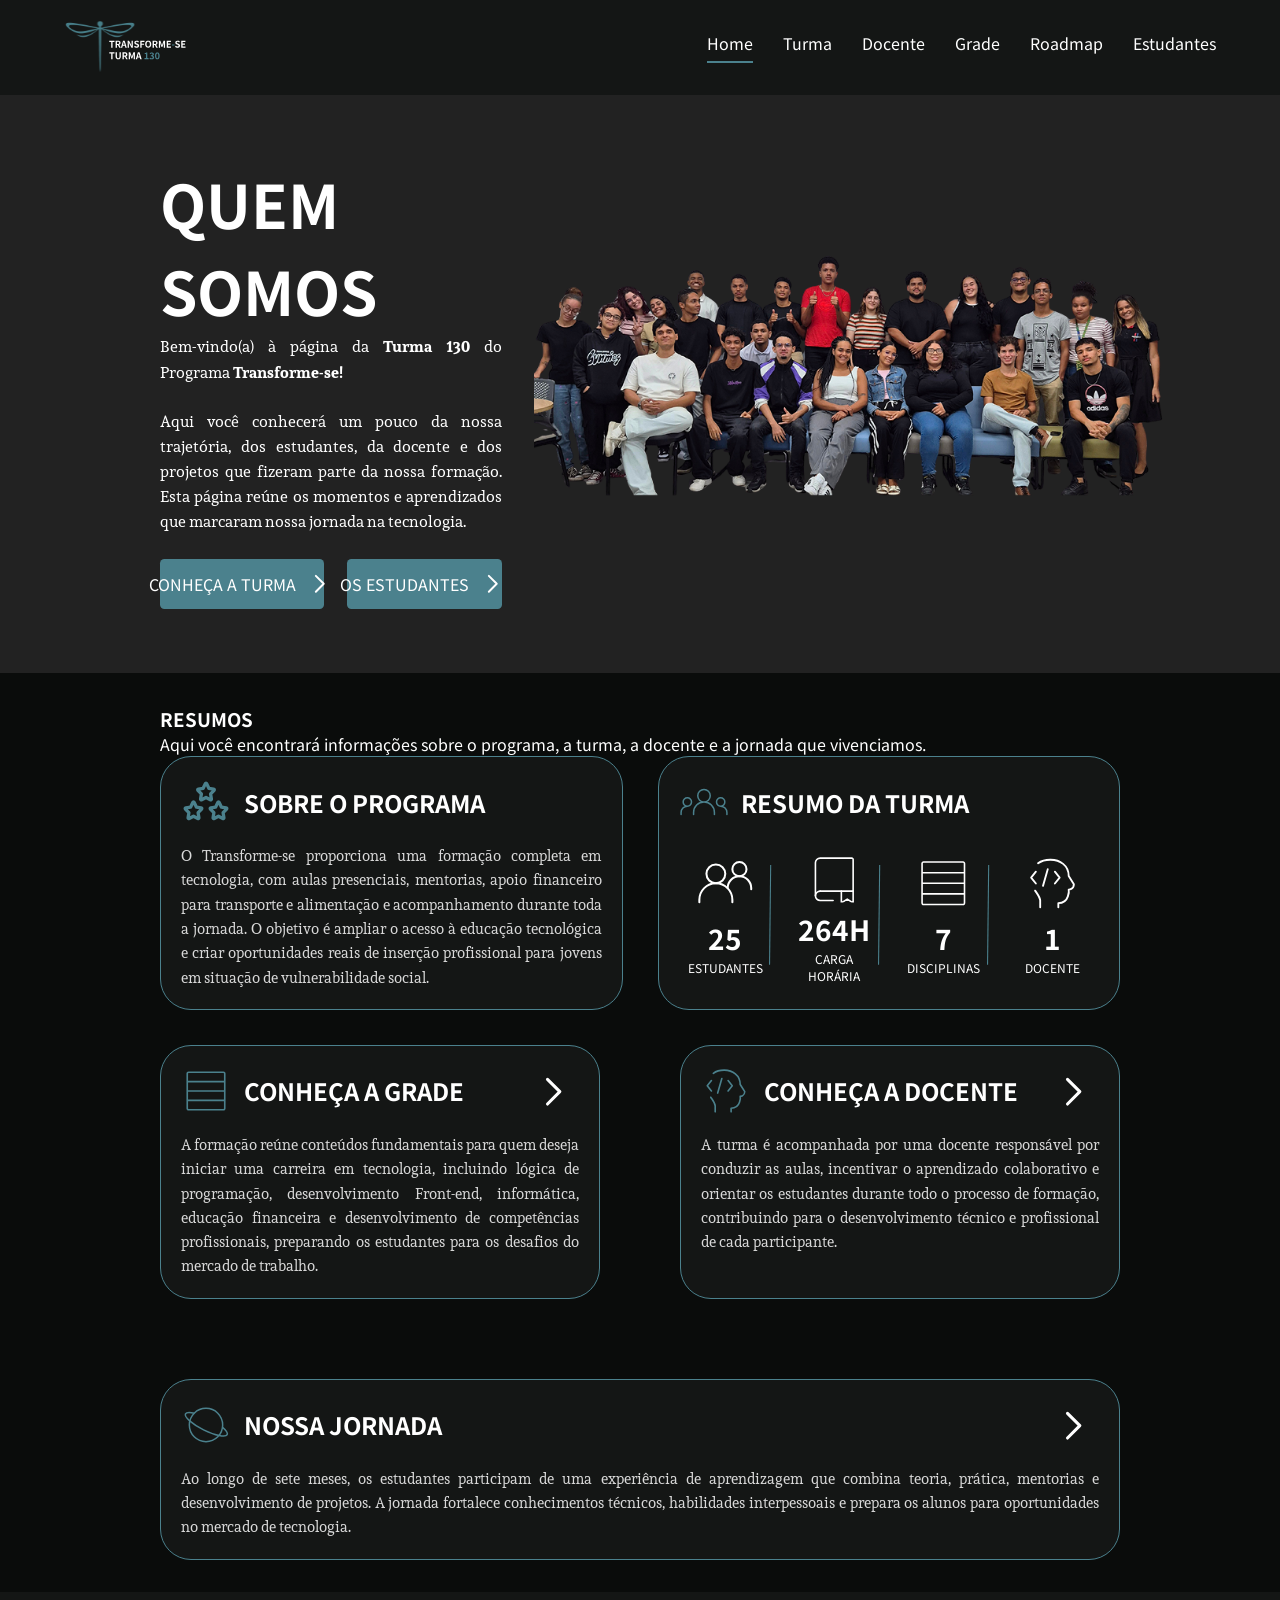
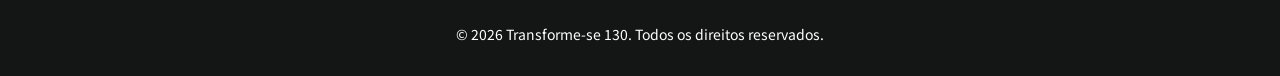
==== commit 529cd1d8: "mandando" ====
--- a/pages/index.html
+++ b/pages/index.html
@@ -4,7 +4,7 @@
 <head>
   <meta charset="UTF-8" />
   <meta name="viewport" content="width=device-width, initial-scale=1.0" />
-  <link rel="icon" href="../Assets/Logo.svg" type="image/svg+xml" />
+  <link rel="icon" href="" type="image/svg+xml" />
   <link rel="stylesheet" href="../style.css" />
   <link rel="stylesheet" href="https://cdnjs.cloudflare.com/ajax/libs/font-awesome/6.5.1/css/all.min.css" />
   <title>Portfólio - Turma 130</title>
@@ -18,8 +18,8 @@
         <img id="logo_navbar_img" src="../Assets/Logo_navbar.svg" alt="Logo do Portifólio" />
       </div>
       <ul class="menu">
-        <li><a href="index.html" class="active">Início</a></li>
-        <li><a href="turma.html">Turma</a></li>
+        <li><a href="#inicio" class="active">Home</a></li>
+        <li><a href="turma.html" >Turma</a></li>
         <li><a href="docente.html">Docente</a></li>
         <li><a href="grade.html">Grade</a></li>
         <li><a href="roadmap.html">Roadmap</a></li>
@@ -62,6 +62,13 @@
       </section>
 
       <section id="resumos">
+        <div class="resumos-container">
+          <div class="resumos-header">
+            <h1>RESUMOS</h1>
+            <span class="resumos-header-span">
+              Aqui você encontrará informações sobre o programa, a turma, a docente e a jornada que vivenciamos.
+            </span>
+          </div>
         <div class="programa-container">
 
           <div class="programa-header">
@@ -139,11 +146,6 @@
         </div>
       </section>
 
-      <section id="turma"></section>
-      <section id="docente"></section>
-      <section id="grade"></section>
-      <section id="roadmap"></section>
-      <section id="estudantes"></section>
     </section>
   </main>
 
--- a/style.css
+++ b/style.css
@@ -11,6 +11,23 @@
 
 html {
     scroll-behavior: smooth;
+}
+
+html::-webkit-scrollbar {
+    width: 8px;
+}
+
+html::-webkit-scrollbar-track {
+    background: transparent;
+}
+
+html::-webkit-scrollbar-thumb {
+    background: rgba(255, 255, 255, 0.2);
+    border-radius: 999px;
+}
+
+html::-webkit-scrollbar-thumb:hover {
+    background: rgba(255, 255, 255, 0.35);
 }
 
 body{
@@ -113,6 +130,7 @@
     align-items: center;
     justify-content: center;
     padding: 0 1rem;
+    padding: 0.5rem 2rem;
     height: 50px;
     min-width: 0;
     background-color: #4B818D;
@@ -128,6 +146,8 @@
 .btn-a-turma:hover,
 .btn-os-estudantes:hover {
     background-color: #6092a1;
+    background-color: #09313d;
+    box-shadow: 0 4px 8px rgba(75, 129, 141, 0.2);
     transform: translateY(-1px);
 }
 
@@ -186,6 +206,7 @@
 /* RESUMOS - CARDS ABAIXO DO QUEM SOMOS */
 
 #resumos {
+
     display: flex;
     justify-content: center;
     padding: 2rem 10rem;
@@ -359,20 +380,21 @@
     color: #ffffff;
 }
 
+
 /* TURMA */
 
 .turma {
     display: flex;
     flex-direction: column;
     gap: 2rem;
-    padding: 2rem 10rem; /* ajuste conforme o padding do resto do site */
+    padding: 1rem 5rem; /* ajuste conforme o padding do resto do site */
 }
 
 .turma-topo {
     display: flex;
     align-items: center;
     justify-content: space-around;
-    gap: 2rem;
+    gap: 0.5rem;
     flex-wrap: wrap;
 }
 
@@ -398,7 +420,7 @@
 .turma-imagem{
     flex: 1;
     min-width: 380px;
-    max-width: 900px;
+    max-width: 600px;
     border-radius: 12px;
     border: 2px solid rgb(75, 129, 141);
 }
@@ -411,10 +433,64 @@
 
 .turma-cards {
     display: flex;
-    gap: 1rem;
+    gap: 8rem;
     flex-wrap: wrap;
-}
-
+    max-width: 100%;     
+    gap: 2rem;
+}
+
+.card-principal {
+    flex: 1;
+    min-width: 160px;
+    max-width: 300px;
+    height: 130px;
+    background-color: #1C1E1D;
+    border: 1px solid #4B818D;
+    border-radius: 16px;
+    padding: 1rem;
+    transition: transform 0.3s ease, box-shadow 0.3s ease;
+}
+
+.card-principal:hover {
+    transform: scale(1.05);
+    box-shadow: 0 4px 8px rgba(75, 129, 141, 0.3);
+}
+
+.card-titulo{
+    display: flex;
+    align-items: center;
+    justify-content: space-between;
+}
+
+.card-titulo h3{
+     font-size: 1.2rem;
+     margin: 0;
+     font-weight:200;
+}
+
+.card-titulo i{
+    font-size: 1.5rem;
+    color: #ffffff;
+    justify-content: center;
+    text-align: center;
+    border: 1px solid #4B818D;
+    padding: 0.5rem 0.5rem;
+    border-radius: 5px;
+}
+
+.card p{
+    margin-top: 1rem;
+    padding-right: 0.5rem;
+    margin-bottom: 0.2rem;
+}
+
+.card-subtitulo{
+    margin-top: 1rem;
+    margin-bottom: 0;
+    font-size: 0.85rem;
+    line-height: 1.5;
+    color:grey;
+}
 
 /* DOCENTE */
 /* GRADE */
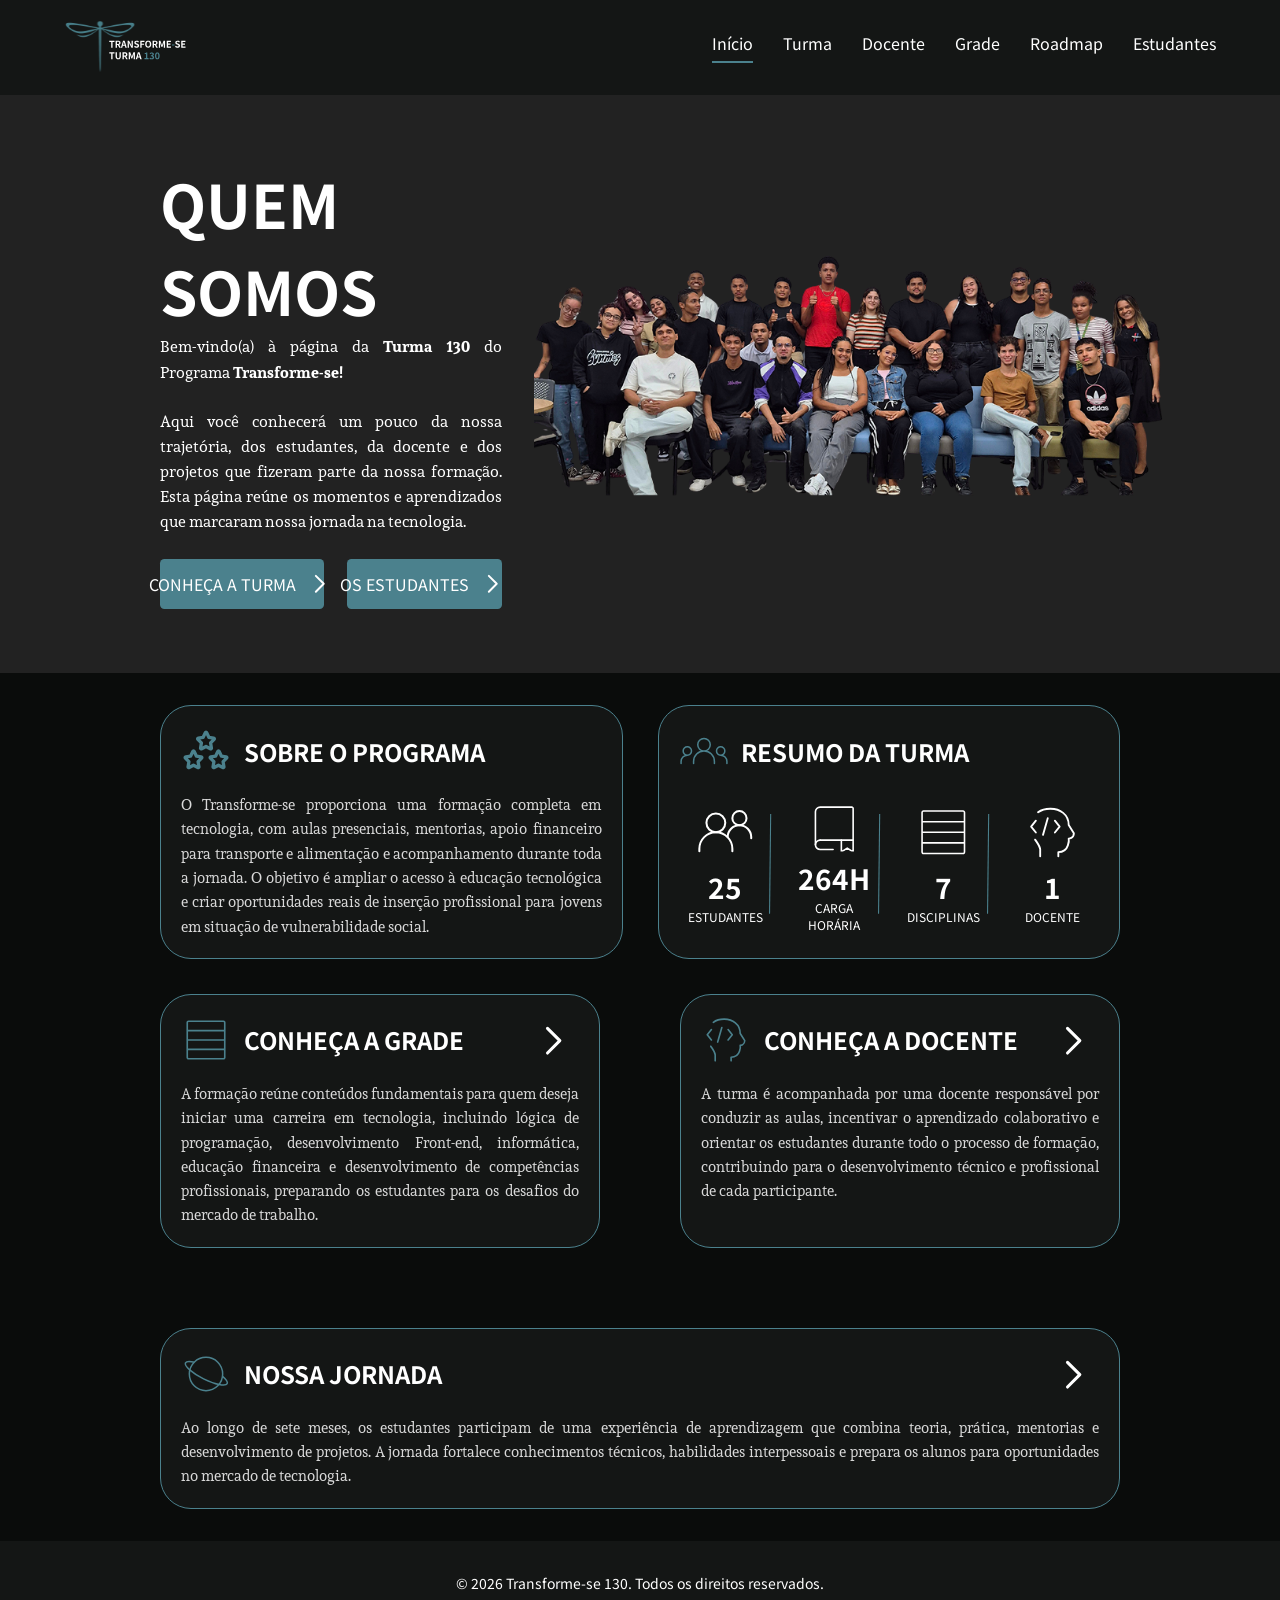
==== commit a8529cff: "ajustando o html, style." ====
--- a/pages/index.html
+++ b/pages/index.html
@@ -4,7 +4,7 @@
 <head>
   <meta charset="UTF-8" />
   <meta name="viewport" content="width=device-width, initial-scale=1.0" />
-  <link rel="icon" href="" type="image/svg+xml" />
+  <link rel="icon" href="../Assets/Logo_navbar.svg" type="image/svg+xml" />
   <link rel="stylesheet" href="../style.css" />
   <link rel="stylesheet" href="https://cdnjs.cloudflare.com/ajax/libs/font-awesome/6.5.1/css/all.min.css" />
   <title>Portfólio - Turma 130</title>
@@ -18,8 +18,8 @@
         <img id="logo_navbar_img" src="../Assets/Logo_navbar.svg" alt="Logo do Portifólio" />
       </div>
       <ul class="menu">
-        <li><a href="#inicio" class="active">Home</a></li>
-        <li><a href="turma.html" >Turma</a></li>
+        <li><a href="index.html" class="active">Início</a></li>
+        <li><a href="turma.html">Turma</a></li>
         <li><a href="docente.html">Docente</a></li>
         <li><a href="grade.html">Grade</a></li>
         <li><a href="roadmap.html">Roadmap</a></li>
@@ -62,13 +62,6 @@
       </section>
 
       <section id="resumos">
-        <div class="resumos-container">
-          <div class="resumos-header">
-            <h1>RESUMOS</h1>
-            <span class="resumos-header-span">
-              Aqui você encontrará informações sobre o programa, a turma, a docente e a jornada que vivenciamos.
-            </span>
-          </div>
         <div class="programa-container">
 
           <div class="programa-header">
@@ -145,7 +138,6 @@
 
         </div>
       </section>
-
     </section>
   </main>
 
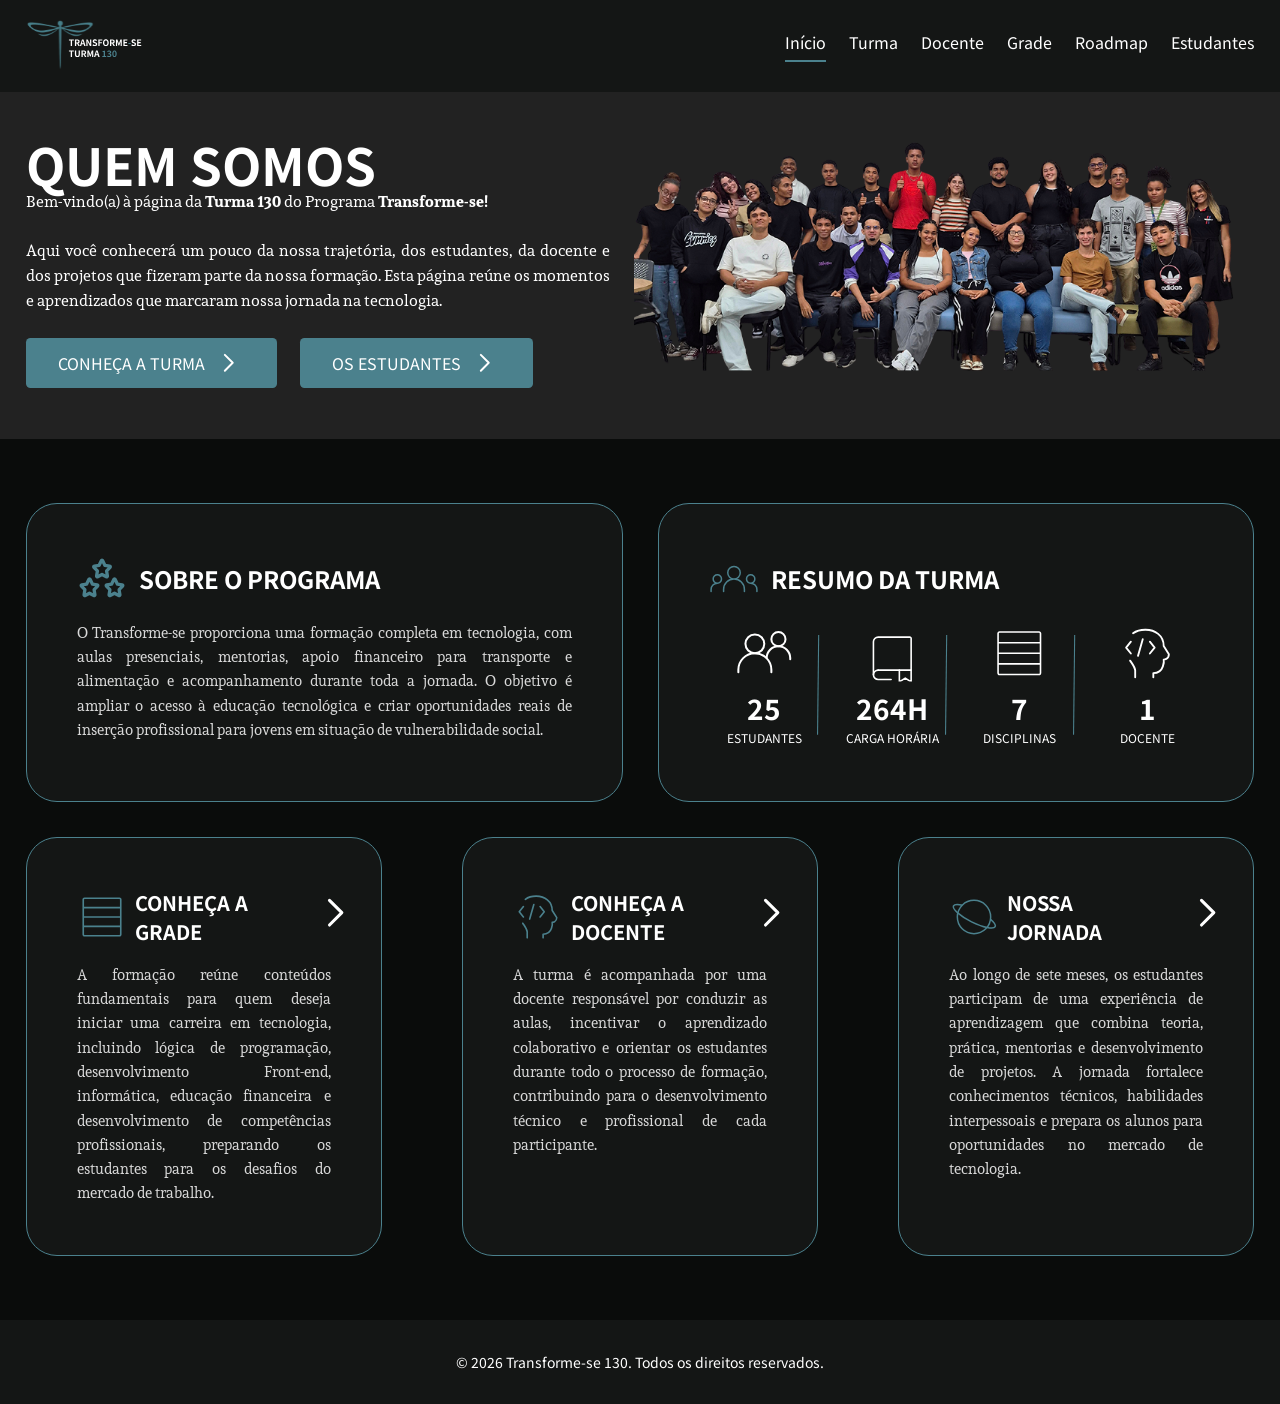
==== commit bb2a304e: "adicionando botão de alternância para o menu de navegação e melhorias de responsividade" ====
--- a/pages/index.html
+++ b/pages/index.html
@@ -17,6 +17,11 @@
       <div class="logo">
         <img id="logo_navbar_img" src="../Assets/Logo_navbar.svg" alt="Logo do Portifólio" />
       </div>
+      <button class="nav-toggle" type="button" aria-label="Abrir menu de navegação" aria-expanded="false">
+        <span></span>
+        <span></span>
+        <span></span>
+      </button>
       <ul class="menu">
         <li><a href="index.html" class="active">Início</a></li>
         <li><a href="turma.html">Turma</a></li>
--- a/style.css
+++ b/style.css
@@ -27,33 +27,34 @@
 }
 
 html::-webkit-scrollbar-thumb:hover {
-    background: rgba(255, 255, 255, 0.35);
-}
-
-body{
-  min-height: 100vh;
-  display: flex;
-  flex-direction: column;
-  background-color: #0A0C0B;
-  color:white;
-  font-family: 'Noto Sans HK', sans-serif;
+    background: #4B818D;
+}
+
+body {
+    min-height: 100vh;
+    display: flex;
+    flex-direction: column;
+    background-color: #0A0C0B;
+    color: white;
+    font-family: 'Noto Sans HK', sans-serif;
+    overflow-x: hidden;
 }
 
 /* NAVBAR */
-nav{
-  display: flex;
-  flex-direction: row;
-  position: fixed;
-  width: 100%;
-  justify-content: space-between;
-  align-items: center;
-  padding: 1rem 4rem;
-  background-color: #141615;
-  z-index: 10;
+nav {
+    display: flex;
+    flex-direction: row;
+    position: fixed;
+    width: 100%;
+    justify-content: space-between;
+    align-items: center;
+    padding: 1rem 4rem;
+    background-color: #141615;
+    z-index: 10;
 }
 
 #logo_navbar_img {
-    width: 135px;
+    width: clamp(100px, 10vw, 135px);
 }
 
 ul {
@@ -62,7 +63,7 @@
 
 nav ul {
     display: flex;
-    gap: 30px;
+    gap: clamp(18px, 1.8vw, 30px);
     list-style: none;
 }
 
@@ -72,7 +73,7 @@
     text-decoration: none;
     color: #FFFFFF;
     padding-bottom: 8px;
-    font-size: 16px;
+    font-size: clamp(0.82rem, 0.7vw + 0.65rem, 1rem);
 }
 
 /* Barrinha */
@@ -81,13 +82,10 @@
     position: absolute;
     left: 0;
     bottom: 0;
-
     width: 0;
     height: 2px;
-
     background-color: #4B818D;
-
-    transition: width 0.2s ease;
+    transition: width 0.2s ease;    
 }
 
 /* Barrinha do item ativo */
@@ -95,15 +93,20 @@
     width: 100%;
 }
 
+.nav-toggle {
+    display: none;
+}
+
 /* MAIN */
 
 main {
     flex: 1;
-    padding-top: 95px; /* ajuste conforme a altura real do seu nav */
+    padding-top: clamp(82px, 7vw, 95px);
 }
 
 section {
-    scroll-margin-top: 100px; /* mesmo valor acima, evita a nav cobrir o topo da seção */
+    scroll-margin-top: 100px;
+    /* mesmo valor acima, evita a nav cobrir o topo da seção */
 }
 
 /* QUEM SOMOS - TELA HOME / PRINCIPAL */
@@ -112,16 +115,16 @@
     display: flex;
     flex-direction: column;
     background-color: #222222;
-    padding-left: 10rem;
-    padding-right: 6rem;
+    padding-left: clamp(1.5rem, 3vw, 10rem);
+    padding-right: clamp(1.5rem, 2.5vw, 6rem);
 }
 
 .quem-somos-header {
     display: flex;
-    align-items: center; /* centraliza verticalmente */
+    align-items: center;
     justify-content: space-between;
-    flex-wrap: nowrap; /* não deixa quebrar linha em telas grandes */
-    gap: 2rem;
+    flex-wrap: nowrap;
+    gap: clamp(1rem, 2vw, 2rem);
 }
 
 .btn-a-turma,
@@ -129,8 +132,7 @@
     display: inline-flex;
     align-items: center;
     justify-content: center;
-    padding: 0 1rem;
-    padding: 0.5rem 2rem;
+    padding: 1rem 2rem;
     height: 50px;
     min-width: 0;
     background-color: #4B818D;
@@ -168,31 +170,32 @@
     transform: translateY(0);
 }
 
-.quem-somos-texto{
+.quem-somos-texto {
     flex: 1;
-    min-width: 0; /* permite encolher, evita empurrar a imagem */
-    padding: 4rem 0;
+    min-width: 0;
+    padding: clamp(2rem, 3vw, 4rem) 0;
     text-align: justify;
 }
 
-.quem-somos-texto h1{
-    font-size: 60px;
-}
-
-.quem-somos-texto span{
+.quem-somos-texto h1 {
+    font-size: clamp(2.5rem, 4vw, 4rem);
+    line-height: 0.95;
+}
+
+.quem-somos-texto span {
     font-family: 'Sura', serif;
 }
 
-.quem-somos-texto p{
+.quem-somos-texto p {
     font-family: 'Sura', serif;
     max-width: 600px;
 }
 
-.quem-somos-imagem{
+.quem-somos-imagem {
     flex: 1.9;
-    min-width: 0; /* deixa o flex controlar o tamanho de verdade */
+    min-width: 0;
     width: 100%;
-    max-width: 800px;
+    max-width: min(800px, 100%);
     height: auto;
     border-radius: 12px;
     object-fit: cover;
@@ -209,7 +212,7 @@
 
     display: flex;
     justify-content: center;
-    padding: 2rem 10rem;
+    padding: clamp(2.5rem, 5vw, 5rem) clamp(1.25rem, 4vw, 10rem);
     background-color: #0A0C0B;
 }
 
@@ -244,10 +247,10 @@
 .docente,
 .roadmap,
 .card {
-    position: relative; 
+    position: relative;
     border: 1px solid #4B818D;
     border-radius: 31px;
-    padding: 20px;
+    padding: 50px;
     background-color: #141615;
     transition: transform 0.25s ease, box-shadow 0.25s ease, border-color 0.25s ease;
     cursor: pointer;
@@ -268,7 +271,7 @@
 .docente,
 .roadmap {
     flex: 1;
-    min-width: 280px;
+    min-width: min(100%, 280px);
     display: block;
     text-decoration: none;
     color: inherit;
@@ -297,11 +300,12 @@
 .roadmap h1 {
     display: flex;
     align-items: center;
-    gap: 0.8rem;
+    gap: 0.5rem;
     text-align: left;
-    font-size: 24px;
+    font-size: 20px;
     margin-bottom: 1rem;
-    padding-right: 40px; /* espaço reservado pro texto não encostar na seta */
+    padding-right: 50px;
+    /* espaço reservado pro texto não encostar na seta */
 }
 
 .programa-header h1 img,
@@ -313,10 +317,11 @@
     height: 50px;
     flex-shrink: 0;
 }
+
 .arrow-right {
     position: absolute;
-    top: 21px; 
-    right: 20px; 
+    top: 50px;
+    right: 20px;
     width: 50px !important;
     height: 50px !important;
 }
@@ -348,7 +353,7 @@
     gap: 1px;
     text-align: center;
     position: relative;
-    padding: 3px;
+    padding: 5px;
     transition: transform 0.2s ease, color 0.2s ease;
 }
 
@@ -380,6 +385,246 @@
     color: #ffffff;
 }
 
+@media (max-width: 1368px) {
+    nav {
+        padding: 1rem clamp(1.25rem, 2vw, 2rem);
+    }
+
+    .quem-somos-container {
+        padding-left: clamp(1.5rem, 2vw, 4rem);
+        padding-right: clamp(1.5rem, 2vw, 4rem);
+    }
+
+    .quem-somos-header {
+        gap: 1.5rem;
+    }
+
+    .quem-somos-imagem {
+        max-width: min(620px, 100%);
+    }
+
+    #resumos {
+        padding-left: clamp(1.5rem, 2vw, 3rem);
+        padding-right: clamp(1.5rem, 2vw, 3rem);
+    }
+
+    .docente-container {
+        padding: clamp(2rem, 3vw, 4rem) clamp(1.5rem, 2vw, 4rem);
+    }
+
+    .docente-top {
+        grid-template-columns: minmax(220px, 320px) 1fr minmax(200px, 260px);
+    }
+}
+
+@media (max-width: 1100px) {
+    nav {
+        padding: 1rem 2rem;
+    }
+
+    .quem-somos-container {
+        padding-left: 2rem;
+        padding-right: 2rem;
+    }
+
+    .quem-somos-header {
+        flex-direction: column;
+        align-items: center;
+        text-align: center;
+    }
+
+    .quem-somos-texto {
+        padding-top: 2.5rem;
+        text-align: center;
+    }
+
+    .quem-somos-texto p {
+        max-width: 100%;
+        margin: 0 auto;
+    }
+
+    .quem-somos-buttons {
+        justify-content: center;
+        flex-wrap: wrap;
+    }
+
+    .quem-somos-imagem {
+        max-width: 620px;
+    }
+
+    #resumos {
+        padding: 4rem 2rem;
+    }
+
+    .programa-container {
+        grid-template-columns: 1fr;
+        grid-template-areas:
+            "programa"
+            "resumo"
+            "inferior";
+    }
+
+    .linha-inferior {
+        gap: 2rem;
+    }
+
+    .resumo-turma-grid {
+        grid-template-columns: repeat(2, minmax(140px, 1fr));
+    }
+}
+
+@media (max-width: 700px) {
+    nav {
+        position: fixed;
+        top: 0.6rem;
+        left: 0.6rem;
+        right: 0.6rem;
+        width: auto;
+        padding: 0.7rem 0.9rem;
+        border-radius: 12px;
+        background-color: rgba(20, 22, 21, 0.96);
+        box-shadow: 0 8px 22px rgba(0, 0, 0, 0.15);
+    }
+
+    #logo_navbar_img {
+        width: 100px;
+    }
+
+    .nav-toggle {
+        display: inline-flex;
+        align-items: center;
+        justify-content: center;
+        flex-direction: column;
+        gap: 0.28rem;
+        width: 36px;
+        height: 36px;
+        border: none;
+        border-radius: 10px;
+        background: transparent;
+        cursor: pointer;
+        padding: 0;
+    }
+
+    .nav-toggle span {
+        display: block;
+        width: 18px;
+        height: 2px;
+        border-radius: 999px;
+        background-color: #FFFFFF;
+    }
+
+    nav ul {
+        position: absolute;
+        top: calc(100% + 0.35rem);
+        left: 0;
+        right: 0;
+        display: none;
+        flex-direction: column;
+        gap: 0.45rem;
+        padding: 0.7rem;
+        background: rgba(20, 22, 21, 0.98);
+        border-radius: 12px;
+        box-shadow: 0 12px 25px rgba(0, 0, 0, 0.12);
+    }
+
+    nav.is-open ul {
+        display: flex;
+    }
+
+    nav li {
+        width: 100%;
+    }
+
+    nav a {
+        display: block;
+        width: 100%;
+        padding: 0.7rem 0.8rem;
+        font-size: 0.9rem;
+        border-radius: 10px;
+    }
+
+    nav a.active {
+        background-color: rgba(75, 129, 141, 0.15);
+        border-left: 3px solid #4B818D;
+        padding-left: calc(0.8rem - 3px);
+    }
+
+    nav a::after {
+        display: none;
+    }
+
+    main {
+        padding-top: 90px;
+    }
+
+    .quem-somos-container {
+        padding-left: 1rem;
+        padding-right: 1rem;
+    }
+
+    .quem-somos-texto h1 {
+        font-size: 2.2rem;
+    }
+
+    .quem-somos-buttons {
+        flex-direction: column;
+        align-items: stretch;
+        gap: 1rem;
+    }
+
+    .btn-a-turma,
+    .btn-os-estudantes {
+        width: 100%;
+        justify-content: center;
+    }
+
+    .programa-header,
+    .resumo-turma,
+    .grade,
+    .docente,
+    .roadmap {
+        padding: 1.8rem 1.2rem;
+    }
+
+    .programa-header h1,
+    .resumo-turma h1,
+    .grade h1,
+    .docente h1,
+    .roadmap h1 {
+        font-size: 1.25rem;
+        gap: 0.6rem;
+        padding-right: 2.5rem;
+    }
+
+    .programa-header h1 img,
+    .resumo-turma h1 img,
+    .grade h1 img,
+    .docente h1 img,
+    .roadmap h1 img {
+        width: 2.2rem;
+        height: 2.2rem;
+    }
+
+    .arrow-right {
+        width: 2rem !important;
+        height: 2rem !important;
+        top: 1.3rem;
+        right: 0.8rem;
+    }
+
+    .linha-inferior {
+        flex-direction: column;
+        gap: 1.2rem;
+    }
+
+    .resumo-turma-grid {
+        grid-template-columns: 1fr;
+    }
+
+    .resumo-item .linha {
+        display: none;
+    }
+}
 
 /* TURMA */
 
@@ -387,37 +632,37 @@
     display: flex;
     flex-direction: column;
     gap: 2rem;
-    padding: 1rem 5rem; /* ajuste conforme o padding do resto do site */
+    padding: 4rem 5rem;
 }
 
 .turma-topo {
     display: flex;
     align-items: center;
     justify-content: space-around;
-    gap: 0.5rem;
+    gap: 5rem;
     flex-wrap: wrap;
 }
 
-.turma-header{
+.turma-header {
     flex: 1;
     min-height: 280px;
 }
 
-.turma-header h1{
-    font-size: 2.5rem;
+.turma-header h1 {
+    font-size: 3.5rem;
     line-height: 1.5;
     letter-spacing: 2px;
 }
 
-.turma-header p{
-    font-size: 1.2rem;
+.turma-header p {
+    font-size: 1.5rem;
     line-height: 1.5;
     margin-bottom: 2rem;
     width: 80%;
     margin-left: 0.5rem;
 }
 
-.turma-imagem{
+.turma-imagem {
     flex: 1;
     min-width: 380px;
     max-width: 600px;
@@ -435,8 +680,10 @@
     display: flex;
     gap: 8rem;
     flex-wrap: wrap;
-    max-width: 100%;     
+    max-width: 100%;
     gap: 2rem;
+    margin-top: 2rem;
+    justify-content: center;
 }
 
 .card-principal {
@@ -456,19 +703,19 @@
     box-shadow: 0 4px 8px rgba(75, 129, 141, 0.3);
 }
 
-.card-titulo{
+.card-titulo {
     display: flex;
     align-items: center;
     justify-content: space-between;
 }
 
-.card-titulo h3{
-     font-size: 1.2rem;
-     margin: 0;
-     font-weight:200;
-}
-
-.card-titulo i{
+.card-titulo h3 {
+    font-size: 1.2rem;
+    margin: 0;
+    font-weight: 200;
+}
+
+.card-titulo i {
     font-size: 1.5rem;
     color: #ffffff;
     justify-content: center;
@@ -478,21 +725,474 @@
     border-radius: 5px;
 }
 
-.card p{
+.card p {
     margin-top: 1rem;
     padding-right: 0.5rem;
     margin-bottom: 0.2rem;
 }
 
-.card-subtitulo{
+.card-subtitulo {
     margin-top: 1rem;
     margin-bottom: 0;
     font-size: 0.85rem;
     line-height: 1.5;
-    color:grey;
-}
+    color: grey;
+}
+
+
+.container-objetivo {
+    width: 90%;
+    max-width: 1200px;
+    display: flex;
+    align-items: center;
+    margin-top:1rem;
+}
+
+.objetivo {
+    flex: 1;
+    min-width: 400px;
+}
+
+.objetivo h2 {
+    color: #ffffff;
+    font-size: 36px;
+    margin-bottom: 20px;
+}
+
+.objetivo ul {
+    margin: 0;
+    padding-left: 30px;
+    list-style-type: disc;
+}
+
+.objetivo li {
+    color: #ffffff;
+    font-size: 16px;
+    line-height: 1.8;
+    margin-bottom: 2px;
+}
+
+.objetivo li::marker {
+    color: #4b818d;
+    font-size: 12px;
+}
+
+.grid-galeria {
+    flex: 1.5;
+    display: flex;
+    align-items: center;
+    gap: 4px;
+    margin-left: clamp(0rem, 5vw, 25rem);
+}
+
+.galeria {
+    width: 100%;
+}
+
+.galeria h2 {
+    color: #ffffff;
+    font-size: 1.2rem;
+    margin-bottom: 12px;
+}
+
+
+.galeria-grid {
+    display: grid;
+    grid-template-columns: repeat(3, 1fr);
+    grid-template-rows: repeat(2, 1fr);
+    gap: 12px;
+}
+
+.galeria-grid img {
+    width: min(100%, 250px);
+    height: 130px;
+    object-fit: cover;
+    border-radius: 18px;
+    border: 2px solid rgb(75, 129, 141);
+    display: block;
+}
+
+.galeria-grid img:hover {
+    transform: scale(1.02);
+    transition: transform 0.3s ease-in-out;
+    box-shadow: 0 4px 8px rgba(75, 129, 141, 0.2);;
+}
+
+
+.seta {
+    margin: auto 1rem;
+    width: 30px;
+    height: 45px;
+    padding: 0;
+    border: none;
+    background: transparent;
+    cursor: pointer;
+    display: flex;
+    align-items: center;
+    justify-content: center;
+    flex-shrink: 0;
+}
+
+.seta img {
+    width: 25px;
+    height: 35px;
+}
+
+.seta-direita img {
+    transform: rotate(180deg);
+}
+
 
 /* DOCENTE */
+
+.docente-container {
+    display: flex;
+    flex-direction: column;
+    gap: 40px;
+    padding: 60px 80px;
+    color: #fff;
+    max-width: 100%;
+}
+
+.docente-top {
+    display: grid;
+    grid-template-columns: 350px 1fr 280px;
+    gap: 40px;
+    align-items: start;
+}
+
+.docente-bottom {
+    display: grid;
+    grid-template-columns: repeat(3, 1fr);
+    gap: 100px;
+    align-items: start;
+    margin-top:15px;
+}
+
+.card-experiencia,
+.card-area-atuacao,
+.card-formacao {
+    width: 100%;
+}
+
+.docente-foto img {
+    width: 100%;
+    border-radius: 31px;
+    object-fit: cover;
+    border: 2px solid #4B818D;
+    transition: transform 0.3s ease, box-shadow 0.3s ease;
+}
+
+.docente-foto img:hover {
+    box-shadow: 0 4px 8px rgba(75, 129, 141, 0.2);;
+    transform: translateY(-4px);
+}
+
+.docente-info h1 {
+    font-size: 2.2rem;
+    margin-bottom: 4px;
+    margin: 0;
+}
+
+i:has(+ h2) {
+  display: inline-flex;
+  align-items: center;
+  vertical-align: middle;
+  margin-right: 10px;
+}
+
+i:has(+ h2) img {
+  width: 50px;
+  height: 50px;
+}
+
+i:has(+ h2) + h2 {
+  display: inline;
+}
+
+.docente-info .subtitulo {
+    color: #aaa;
+    font-size: 0.9rem;
+    margin-bottom: 16px;
+}
+
+.icones-sociais {
+    display: flex;
+    gap: 12px;
+    margin-bottom: 24px;
+    text-align: center;
+}
+
+.icones-sociais img{
+    width: 30px;
+    height: 30px;
+}
+
+#um, #dois {
+    display: inline-flex;
+    align-items: center;
+    justify-content: center;
+    width: 40px;
+    height: 40px;
+    border: 2px solid #4B818D;
+    padding: 25px;
+    border-radius: 5px;
+    box-sizing: border-box;
+}
+
+#um img, #dois img,
+#um svg, #dois svg {
+    width: 40px;
+    height: 40px;
+    display: block;
+}
+
+#um:hover, #dois:hover {
+    box-shadow: 0 4px 8px rgba(75, 129, 141, 0.2);
+    transform: translateY(-4px);
+}
+
+.docente-info h2 {
+    display: flex;
+    align-items: center;
+    gap: 8px;
+    margin-bottom: 12px;
+}
+
+.docente-info p {
+    line-height: 1.6;
+    color: #ddd;
+}
+
+/* Tecnologia    */
+
+.docente-tecnologias {
+  background: #111;
+  border: 1px solid #4B818D;
+  border-radius: 16px;
+  padding: 24px;
+  width: 280px;
+  box-sizing: border-box;
+}
+
+.docente-tecnologias:hover{
+    box-shadow: 0 4px 8px rgba(75, 129, 141, 0.2);
+    transform: translateY(-4px);
+}
+
+.docente-tecnologias .titulo-card {
+  display: flex;
+  align-items: center;
+  gap: 10px;
+  margin-bottom: 20px;
+}
+
+.docente-tecnologias .titulo-card img {
+  width: 40px;
+  height: 40px;
+}
+
+.docente-tecnologias h2 {
+  margin: 0;
+  font-size: 1.4rem;
+}
+
+.grid-icones {
+  display: grid;
+  grid-template-columns: repeat(4, 1fr);
+  gap: 16px;
+}
+
+.grid-icones img {
+  width: 40px;
+  height: 40px;
+  object-fit: contain;
+  display: block;
+  margin: 0 auto;
+  cursor: pointer;
+}
+
+.grid-icones img:hover {
+  transform: translateY(-6px) scale(1.1);
+  filter: drop-shadow(0 4px 8px rgba(45, 212, 191, 0.4));
+}
+
+/* Experiência */
+
+.card-experiencia {
+  background: #111;
+  border: 1px solid #4B818D;
+  border-radius: 16px;
+  padding: 24px;
+  width: 340px;
+  box-sizing: border-box;
+}
+.card-experiencia:hover{
+    box-shadow: 0 4px 8px rgba(75, 129, 141, 0.2);
+    transform: translateY(-4px);
+}
+
+.titulo-card {
+  display: flex;
+  align-items: center;
+  gap: 10px;
+  margin-bottom: 20px;
+}
+
+.icone-diamante {
+  width: 35px;
+  height: 35px;
+}
+
+.titulo-card h2 {
+  margin: 0;
+  font-size: 1.3rem;
+}
+
+.timeline {
+  list-style: none;
+  margin: 0;
+  padding: 0;
+  position: relative;
+}
+
+
+.timeline-item {
+  position: relative;
+  padding-left: 24px;
+  padding-bottom: 20px;
+}
+
+.timeline-item::before {
+  content: "";
+  position: absolute;
+  left: 0;
+  top: 6px;
+  width: 8px;
+  height: 8px;
+  background: #4B818D;
+  border-radius: 50%;
+}
+
+.timeline-item::after {
+  content: "";
+  position: absolute;
+  left: 3px;
+  top: 16px;
+  width: 2px;
+  height: calc(100% - 10px);
+  background: rgba(45, 212, 191, 0.3);
+}
+
+
+.timeline-item:last-child::after {
+  display: none;
+}
+
+
+.timeline-item h3 {
+  font-size: 0.95rem;
+  font-weight: bold;
+  margin: 0 0 2px 0;
+  color: #fff;
+}
+
+
+.timeline-item .data {
+  font-size: 0.75rem;
+  color: #999;
+}
+
+/* Atuação */
+
+/* Padrão base compartilhado pelos cards */
+.card-area-atuacao,
+.card-formacao {
+  background: #111;
+  border: 1px solid #4B818D;
+  border-radius: 16px;
+  padding: 24px;
+  width: 320px;
+  box-sizing: border-box;
+}
+
+.card-area-atuacao:hover,
+.card-formacao:hover {
+    box-shadow: 0 4px 8px rgba(75, 129, 141, 0.2);
+    transform: translateY(-4px);
+}
+
+.titulo-card {
+  display: flex;
+  align-items: center;
+  gap: 10px;
+  margin-bottom: 16px;
+}
+
+.icone-card {
+  width: 30px;
+  height: 30px;
+  flex-shrink: 0; 
+}
+
+.titulo-card h2 {
+  margin: 0;
+  font-size: 1.2rem;
+  white-space: nowrap; 
+}
+
+/* Lista de Área de Atuação */
+.lista-pills {
+  list-style: none;
+  margin: 0;
+  padding: 0;
+  display: flex;
+  flex-direction: column;
+  gap: 14px;
+}
+
+.lista-pills li {
+  display: flex;
+  align-items: center;
+  gap: 14px;
+  padding: 12px 20px;
+  background: #111;
+  border: 1px solid #4B818D;
+  border-radius: 31px;
+  transition: transform 0.2s ease, box-shadow 0.2s ease, border-color 0.2s ease;
+}
+
+.lista-pills li:hover {
+  transform: translateY(-2px);
+  box-shadow: 0 4px 8px rgba(75, 129, 141, 0.2);
+  border-color: #4B818D;
+}
+
+.lista-pills li img {
+  width: 30px;
+  height: 30px;
+  flex-shrink: 0;
+}
+
+.lista-pills li span {
+  font-size: 0.95rem;
+  color: #fff;
+}
+
+/* Formação */
+.card-formacao h3 {
+  font-size: 1rem;
+  font-weight: bold;
+  margin: 0 0 6px 0;
+  color: #fff;
+  line-height: 1.4;
+}
+
+.card-formacao .data {
+  font-size: 0.85rem;
+  color: #999;
+}
+
 /* GRADE */
 /* ROADMAP */
 /* ESTUDANTES */
@@ -514,6 +1214,8 @@
 
 /* RESPONSIVO */
 
+
+
 @media (max-width: 900px) {
     .quem-somos-header {
         flex-wrap: wrap;
@@ -540,6 +1242,49 @@
     }
 
     .resumo-item .linha {
-        display: none; 
-    }
-}+        display: none;
+    }
+}
+
+
+
+@media (max-width: 900px) {
+
+    .galeria-grid {
+        grid-template-columns: repeat(3, 1fr);
+    }
+
+}
+
+
+@media (max-width: 650px) {
+
+    .galeria-grid {
+        grid-template-columns: repeat(2, 1fr);
+    }
+
+    .galeria-grid img {
+        height: 140px;
+    }
+
+}
+
+
+@media (max-width: 450px) {
+
+    .galeria-grid {
+        grid-template-columns: 1fr;
+    }
+
+    .seta {
+        width: 30px;
+    }
+
+}
+
+@media (max-width: 900px) {
+    .docente-container {
+        grid-template-columns: 1fr;
+    }
+}
+
